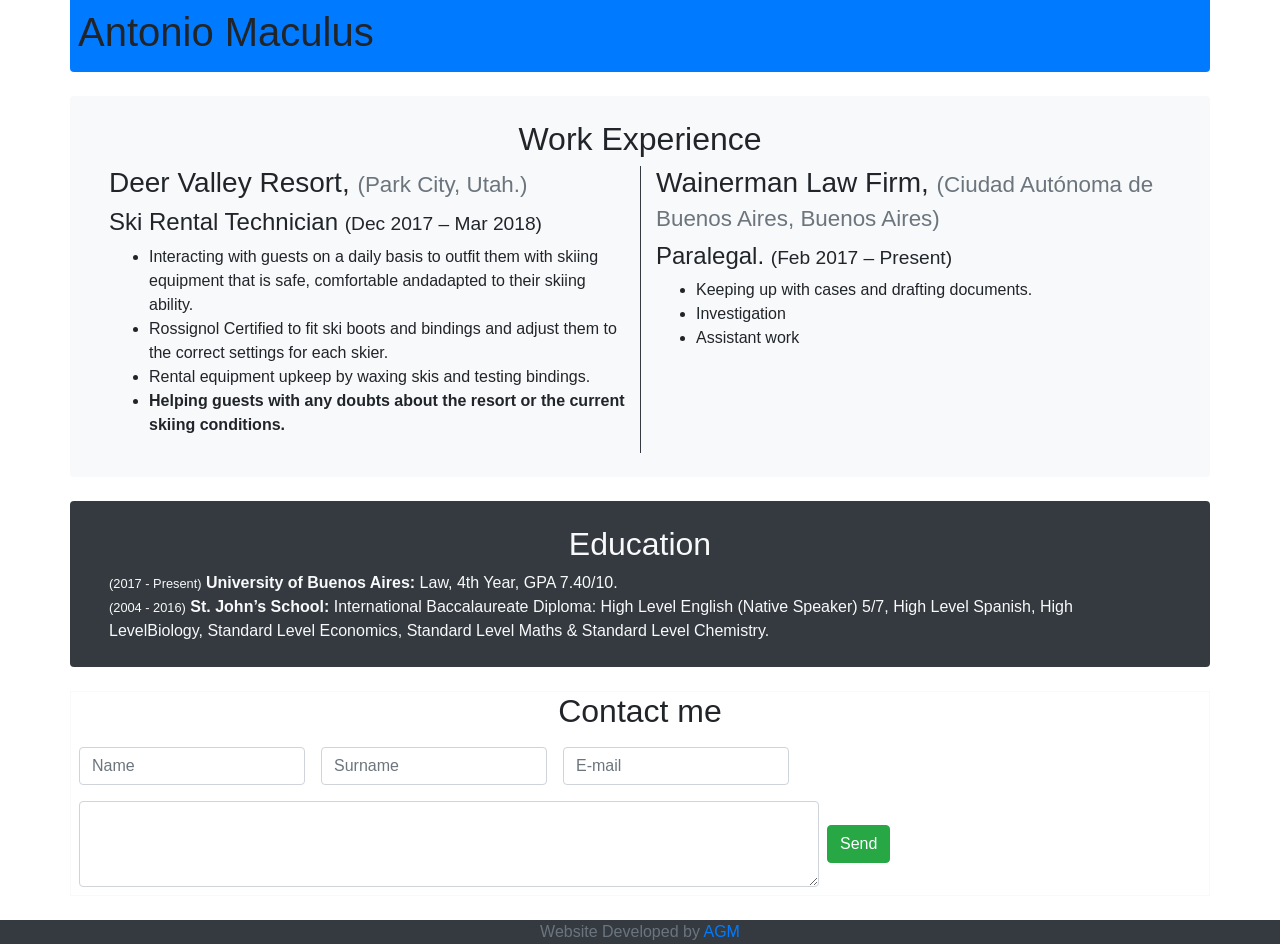
==== index.html @ 2df1180a "Cv de tono" ====
<!DOCTYPE html>
<html lang="es">
	<head>
		<meta charset="UTF-8" />
		<meta name="viewport" content="width=device-width, initial-scale=1.0" />
		<title>Antonio Maculus</title>
		<link rel="stylesheet" href="bootstrap/css/bootstrap.min.css" />
		<link rel="stylesheet" href="styles.css" />
	</head>
	<body>
		<div class="container">
			<div class="row">
				<header class="col-12 bg-primary p-2 rounded-bottom">
					<h1>Antonio Maculus</h1>
				</header>
			</div>
			<section id="work-experience" class="row mb-4 mt-4 bg-light p-4 rounded">
				<h2 class="col-12 text-lg-center">Work Experience</h2>
				<div class="col-6 bg-light">
					<div>
						<h3>
							Deer Valley Resort,
							<small class="text-muted">(Park City, Utah.)</small>
						</h3>
					</div>
					<h4>Ski Rental Technician <small>(Dec 2017 – Mar 2018)</small></h4>
					<ul>
						<li>
							Interacting with guests on a daily basis to outfit them with
							skiing equipment that is safe, comfortable andadapted to their
							skiing ability.
						</li>
						<li>
							Rossignol Certified to fit ski boots and bindings and adjust them
							to the correct settings for each skier.
						</li>
						<li>
							Rental equipment upkeep by waxing skis and testing bindings.
						</li>
						<li>
							<strong
								>Helping guests with any doubts about the resort or the current
								skiing conditions.
							</strong>
						</li>
					</ul>
				</div>
				<div
					class="col-6 bg-light border border-dark border-top-0 border-right-0 border-bottom-0"
				>
					<h3>
						Wainerman Law Firm,
						<small class="text-muted"
							>(Ciudad Autónoma de Buenos Aires, Buenos Aires)</small
						>
					</h3>
					<h4>Paralegal. <small>(Feb 2017 – Present)</small></h4>
					<ul>
						<li>Keeping up with cases and drafting documents.</li>
						<li>Investigation</li>
						<li>Assistant work</li>
					</ul>
				</div>
			</section>
			<section
				id="education"
				class="row mt-4 mb-4 bg-dark p-4 text-light rounded"
			>
				<h2 class="col-12 text-lg-center">Education</h2>
				<div class="col-12">
					<small> (2017 - Present)</small>
					<strong>University of Buenos Aires:</strong> Law, 4th Year, GPA
					7.40/10.
				</div>
				<div class="col-12">
					<small> (2004 - 2016)</small>
					<strong>St. John’s School:</strong> International Baccalaureate
					Diploma: High Level English (Native Speaker) 5/7, High Level Spanish,
					High LevelBiology, Standard Level Economics, Standard Level Maths &
					Standard Level Chemistry.
				</div>
			</section>

			<div id="contact-me" class="row mt-4 mb-4 border border-light">
				<h2 class="col-12 text-lg-center">Contact me</h2>
				<form class="form-inline">
					<div class="form-group m-2">
						<input type="text" class="form-control" placeholder="Name" />
					</div>
					<div class="form-group m-2">
						<input type="text" class="form-control" placeholder="Surname" />
					</div>
					<div class="form-group m-2">
						<input type="email" class="form-control" placeholder="E-mail" />
					</div>

					<div class="form-group m-2">
						<textarea
							class="form-control"
							id="texto-form"
							cols="74"
							rows="3"
						></textarea>
					</div>

					<input type="submit" class="btn btn-success" value="Send" />
				</form>
			</div>
		</div>
		<footer class="col-12 bg-dark text-lg-center text-muted mt-4">
			Website Developed by <a href="#">AGM</a>
		</footer>

		<script src="jquery/jquery-3.5.1.min.js"></script>
		<script src="bootstrap/js/bootstrap.min.js"></script>
	</body>
</html>
---- styles.css ----
@media (max-width: 770px) {
  #contact-me textarea {
    width: 50%;
  }
}
/*# sourceMappingURL=styles.css.map */
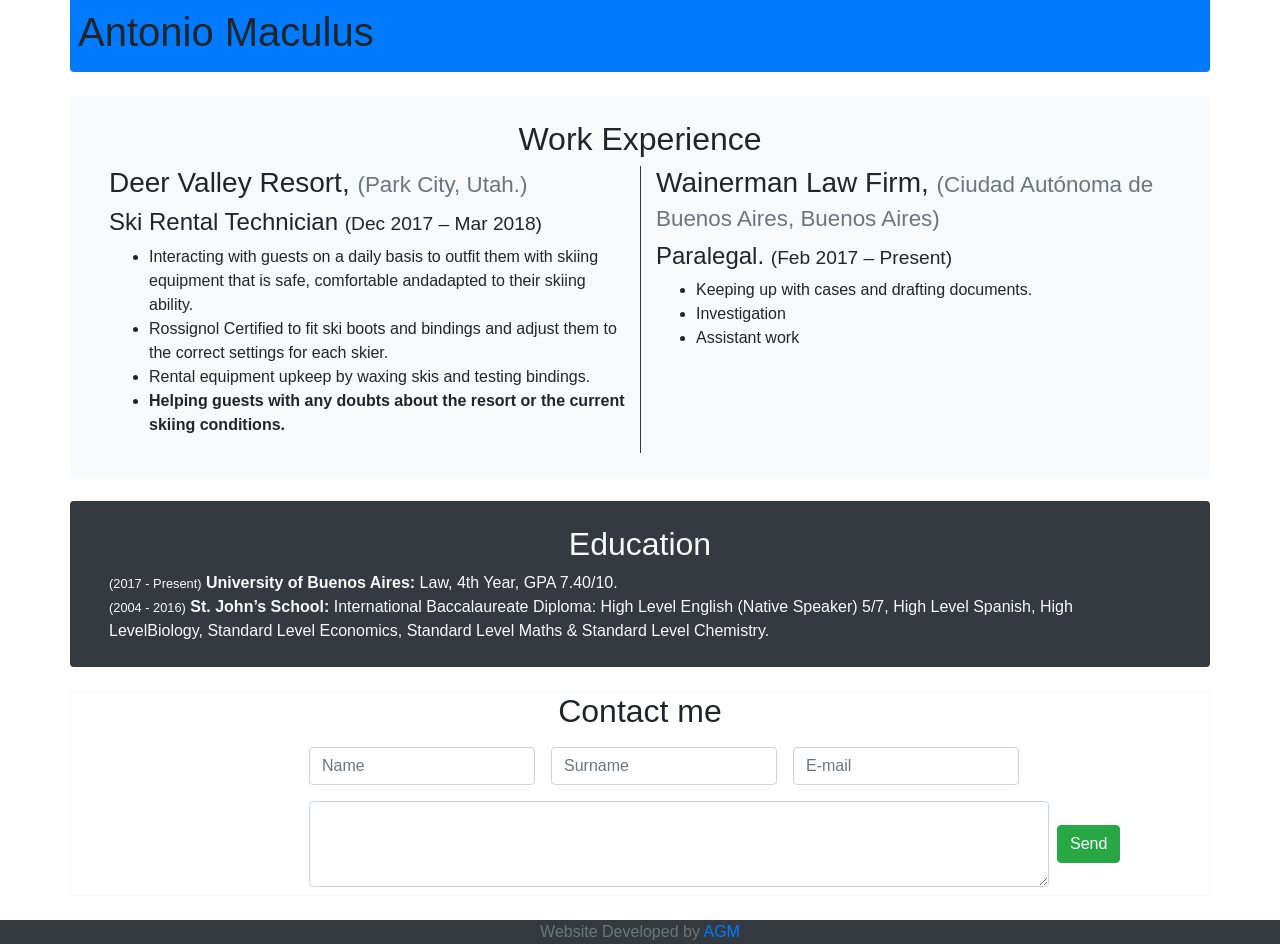
==== commit 34c37cb0: "form centrado" ====
--- a/index.html
+++ b/index.html
@@ -1,117 +1,107 @@
 <!DOCTYPE html>
 <html lang="es">
-	<head>
-		<meta charset="UTF-8" />
-		<meta name="viewport" content="width=device-width, initial-scale=1.0" />
-		<title>Antonio Maculus</title>
-		<link rel="stylesheet" href="bootstrap/css/bootstrap.min.css" />
-		<link rel="stylesheet" href="styles.css" />
-	</head>
-	<body>
-		<div class="container">
-			<div class="row">
-				<header class="col-12 bg-primary p-2 rounded-bottom">
-					<h1>Antonio Maculus</h1>
-				</header>
+
+<head>
+	<meta charset="UTF-8" />
+	<meta name="viewport" content="width=device-width, initial-scale=1.0" />
+	<title>Antonio Maculus</title>
+	<link rel="stylesheet" href="bootstrap/css/bootstrap.min.css" />
+	<link rel="stylesheet" href="styles.css" />
+</head>
+
+<body>
+	<div class="container">
+		<div class="row">
+			<header class="col-12 bg-primary p-2 rounded-bottom">
+				<h1>Antonio Maculus</h1>
+			</header>
+		</div>
+		<section id="work-experience" class="row mb-4 mt-4 bg-light p-4 rounded">
+			<h2 class="col-12 text-lg-center">Work Experience</h2>
+			<div class="col-6 bg-light">
+				<div>
+					<h3>
+						Deer Valley Resort,
+						<small class="text-muted">(Park City, Utah.)</small>
+					</h3>
+				</div>
+				<h4>Ski Rental Technician <small>(Dec 2017 – Mar 2018)</small></h4>
+				<ul>
+					<li>
+						Interacting with guests on a daily basis to outfit them with
+						skiing equipment that is safe, comfortable andadapted to their
+						skiing ability.
+					</li>
+					<li>
+						Rossignol Certified to fit ski boots and bindings and adjust them
+						to the correct settings for each skier.
+					</li>
+					<li>
+						Rental equipment upkeep by waxing skis and testing bindings.
+					</li>
+					<li>
+						<strong>Helping guests with any doubts about the resort or the current
+							skiing conditions.
+						</strong>
+					</li>
+				</ul>
 			</div>
-			<section id="work-experience" class="row mb-4 mt-4 bg-light p-4 rounded">
-				<h2 class="col-12 text-lg-center">Work Experience</h2>
-				<div class="col-6 bg-light">
-					<div>
-						<h3>
-							Deer Valley Resort,
-							<small class="text-muted">(Park City, Utah.)</small>
-						</h3>
-					</div>
-					<h4>Ski Rental Technician <small>(Dec 2017 – Mar 2018)</small></h4>
-					<ul>
-						<li>
-							Interacting with guests on a daily basis to outfit them with
-							skiing equipment that is safe, comfortable andadapted to their
-							skiing ability.
-						</li>
-						<li>
-							Rossignol Certified to fit ski boots and bindings and adjust them
-							to the correct settings for each skier.
-						</li>
-						<li>
-							Rental equipment upkeep by waxing skis and testing bindings.
-						</li>
-						<li>
-							<strong
-								>Helping guests with any doubts about the resort or the current
-								skiing conditions.
-							</strong>
-						</li>
-					</ul>
+			<div class="col-6 bg-light border border-dark border-top-0 border-right-0 border-bottom-0">
+				<h3>
+					Wainerman Law Firm,
+					<small class="text-muted">(Ciudad Autónoma de Buenos Aires, Buenos Aires)</small>
+				</h3>
+				<h4>Paralegal. <small>(Feb 2017 – Present)</small></h4>
+				<ul>
+					<li>Keeping up with cases and drafting documents.</li>
+					<li>Investigation</li>
+					<li>Assistant work</li>
+				</ul>
+			</div>
+		</section>
+		<section id="education" class="row mt-4 mb-4 bg-dark p-4 text-light rounded">
+			<h2 class="col-12 text-lg-center">Education</h2>
+			<div class="col-12">
+				<small> (2017 - Present)</small>
+				<strong>University of Buenos Aires:</strong> Law, 4th Year, GPA
+				7.40/10.
+			</div>
+			<div class="col-12">
+				<small> (2004 - 2016)</small>
+				<strong>St. John’s School:</strong> International Baccalaureate
+				Diploma: High Level English (Native Speaker) 5/7, High Level Spanish,
+				High LevelBiology, Standard Level Economics, Standard Level Maths &
+				Standard Level Chemistry.
+			</div>
+		</section>
+
+		<div id="contact-me" class="row mt-4 mb-4 border border-light">
+			<h2 class="col-12 text-lg-center">Contact me</h2>
+			<form class="form-inline">
+				<div class="form-group m-2">
+					<input type="text" class="form-control" placeholder="Name" />
 				</div>
-				<div
-					class="col-6 bg-light border border-dark border-top-0 border-right-0 border-bottom-0"
-				>
-					<h3>
-						Wainerman Law Firm,
-						<small class="text-muted"
-							>(Ciudad Autónoma de Buenos Aires, Buenos Aires)</small
-						>
-					</h3>
-					<h4>Paralegal. <small>(Feb 2017 – Present)</small></h4>
-					<ul>
-						<li>Keeping up with cases and drafting documents.</li>
-						<li>Investigation</li>
-						<li>Assistant work</li>
-					</ul>
+				<div class="form-group m-2">
+					<input type="text" class="form-control" placeholder="Surname" />
 				</div>
-			</section>
-			<section
-				id="education"
-				class="row mt-4 mb-4 bg-dark p-4 text-light rounded"
-			>
-				<h2 class="col-12 text-lg-center">Education</h2>
-				<div class="col-12">
-					<small> (2017 - Present)</small>
-					<strong>University of Buenos Aires:</strong> Law, 4th Year, GPA
-					7.40/10.
+				<div class="form-group m-2">
+					<input type="email" class="form-control" placeholder="E-mail" />
 				</div>
-				<div class="col-12">
-					<small> (2004 - 2016)</small>
-					<strong>St. John’s School:</strong> International Baccalaureate
-					Diploma: High Level English (Native Speaker) 5/7, High Level Spanish,
-					High LevelBiology, Standard Level Economics, Standard Level Maths &
-					Standard Level Chemistry.
+
+				<div class="form-group m-2">
+					<textarea class="form-control" id="texto-form" cols="74" rows="3"></textarea>
 				</div>
-			</section>
 
-			<div id="contact-me" class="row mt-4 mb-4 border border-light">
-				<h2 class="col-12 text-lg-center">Contact me</h2>
-				<form class="form-inline">
-					<div class="form-group m-2">
-						<input type="text" class="form-control" placeholder="Name" />
-					</div>
-					<div class="form-group m-2">
-						<input type="text" class="form-control" placeholder="Surname" />
-					</div>
-					<div class="form-group m-2">
-						<input type="email" class="form-control" placeholder="E-mail" />
-					</div>
+				<input type="submit" class="btn btn-success" value="Send" />
+			</form>
+		</div>
+	</div>
+	<footer class="col-12 bg-dark text-lg-center text-muted mt-4">
+		Website Developed by <a href="#">AGM</a>
+	</footer>
 
-					<div class="form-group m-2">
-						<textarea
-							class="form-control"
-							id="texto-form"
-							cols="74"
-							rows="3"
-						></textarea>
-					</div>
+	<script src="jquery/jquery-3.5.1.min.js"></script>
+	<script src="bootstrap/js/bootstrap.min.js"></script>
+</body>
 
-					<input type="submit" class="btn btn-success" value="Send" />
-				</form>
-			</div>
-		</div>
-		<footer class="col-12 bg-dark text-lg-center text-muted mt-4">
-			Website Developed by <a href="#">AGM</a>
-		</footer>
-
-		<script src="jquery/jquery-3.5.1.min.js"></script>
-		<script src="bootstrap/js/bootstrap.min.js"></script>
-	</body>
-</html>
+</html>
--- a/styles.css
+++ b/styles.css
@@ -1,3 +1,7 @@
+.form-inline {
+  margin-left: 230px;
+}
+
 @media (max-width: 770px) {
   #contact-me textarea {
     width: 50%;
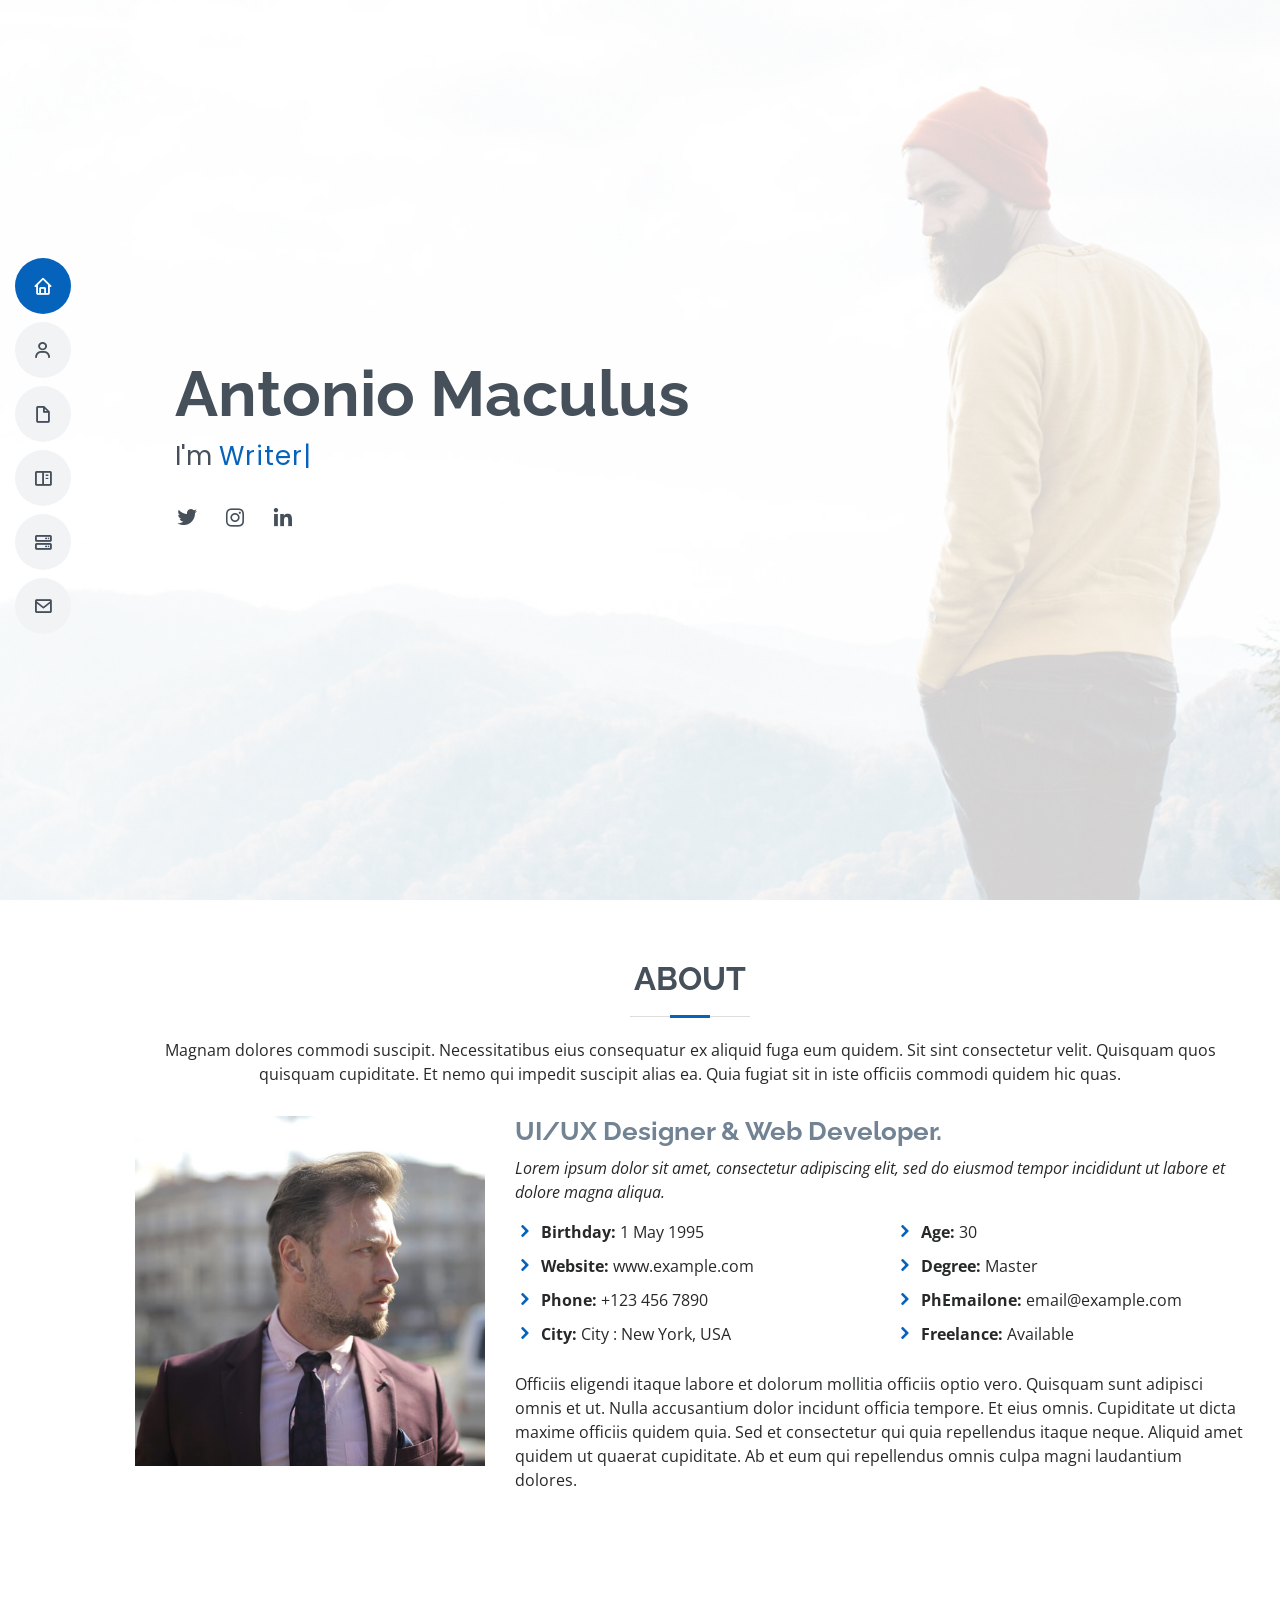
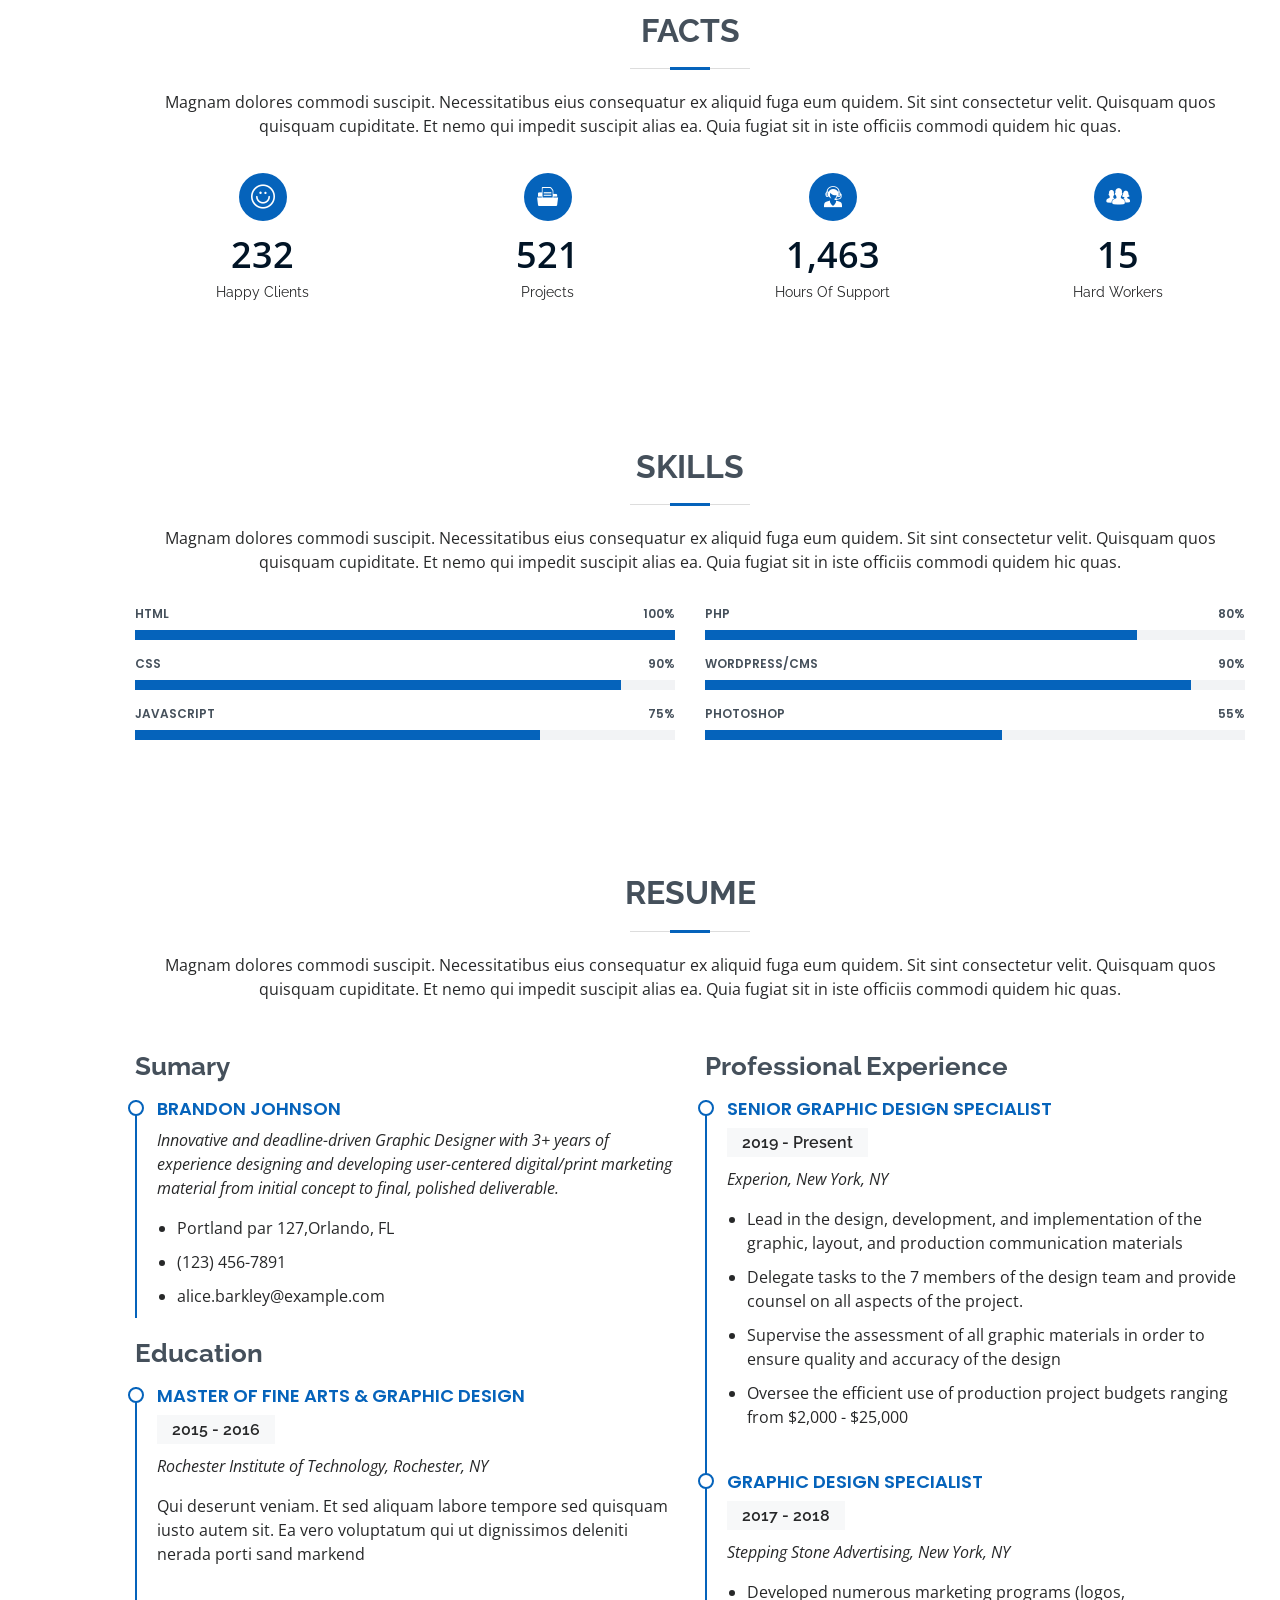
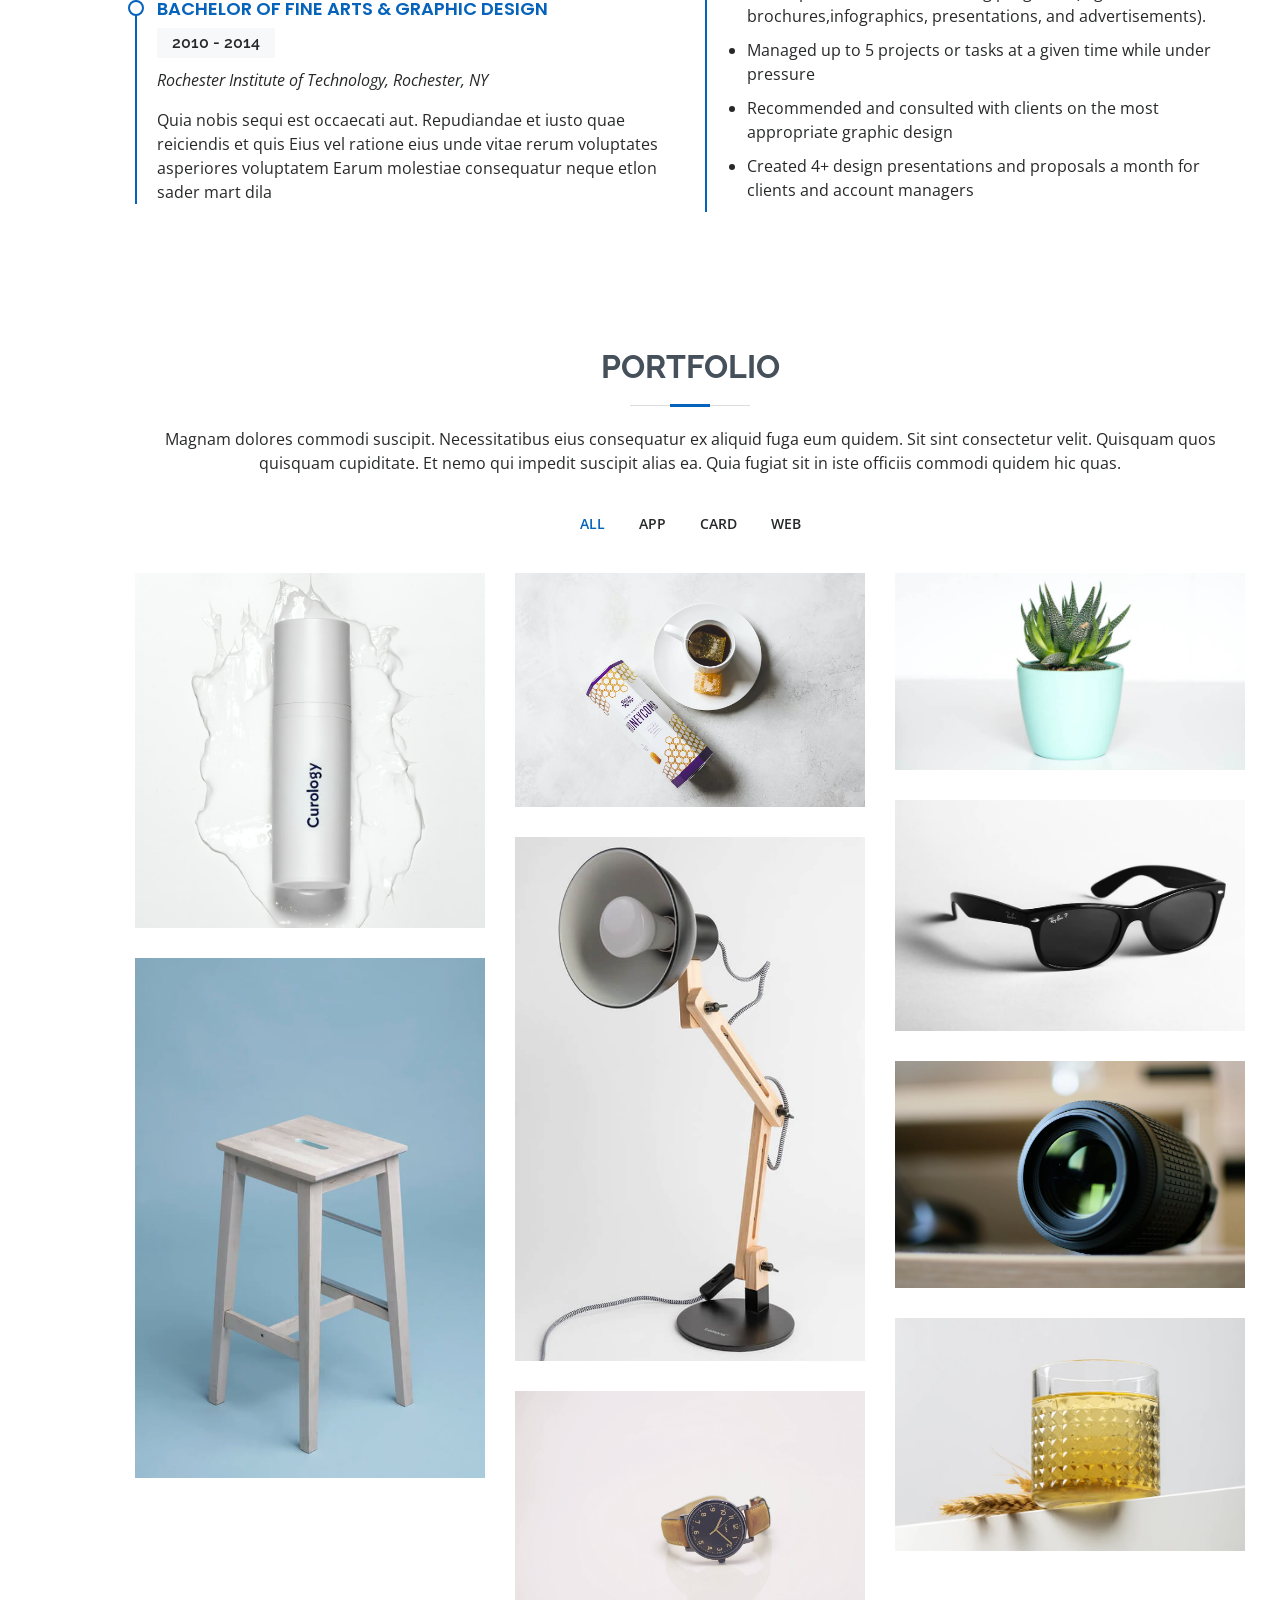
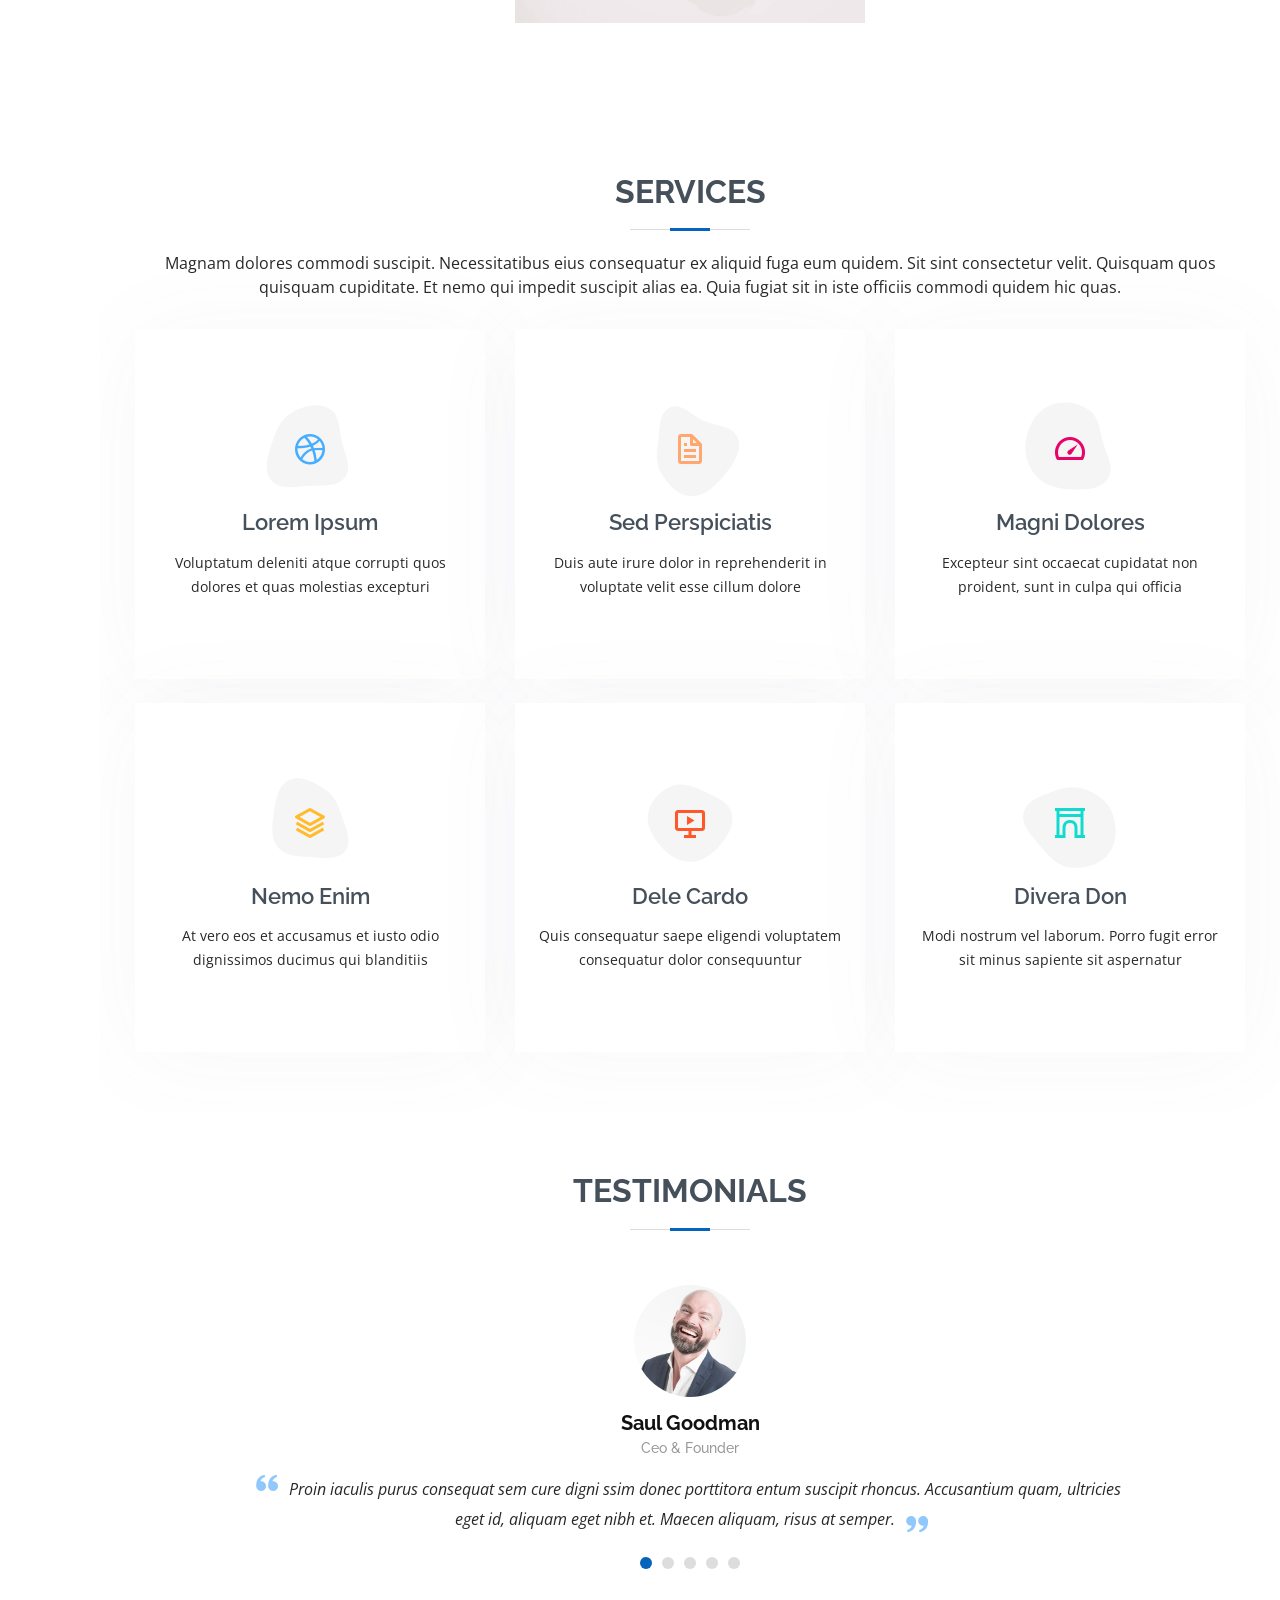
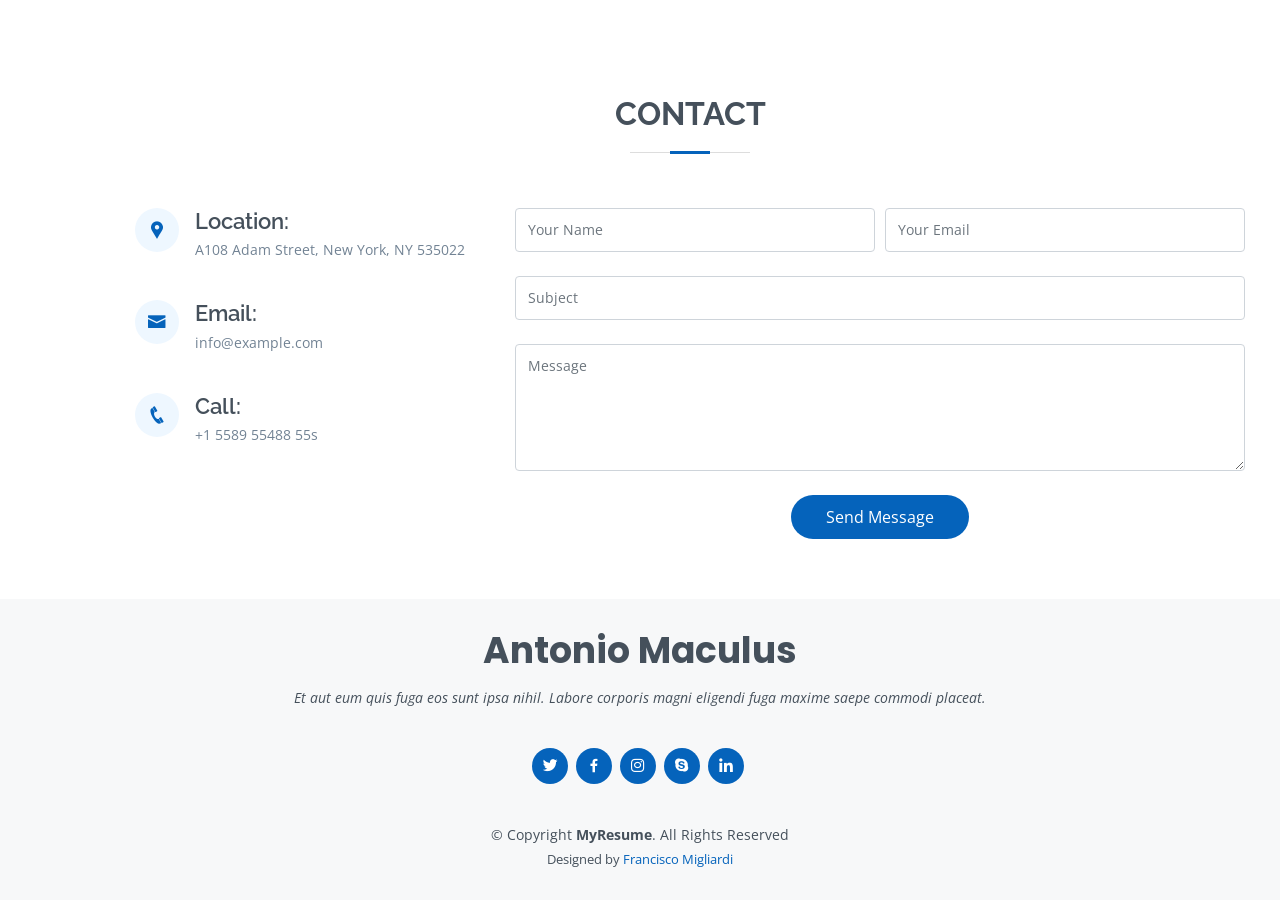
==== commit 6ee5253b: "template para la pagina" ====
--- a/index.html
+++ b/index.html
@@ -1,107 +1,732 @@
 <!DOCTYPE html>
-<html lang="es">
+<html lang="en">
 
 <head>
-	<meta charset="UTF-8" />
-	<meta name="viewport" content="width=device-width, initial-scale=1.0" />
-	<title>Antonio Maculus</title>
-	<link rel="stylesheet" href="bootstrap/css/bootstrap.min.css" />
-	<link rel="stylesheet" href="styles.css" />
+  <meta charset="utf-8">
+  <meta content="width=device-width, initial-scale=1.0" name="viewport">
+
+  <title>Antonio Maculus</title>
+  <meta content="" name="description">
+  <meta content="" name="keywords">
+
+  <!-- Favicons -->
+  <link href="assets/img/favicon.png" rel="icon">
+  <link href="assets/img/apple-touch-icon.png" rel="apple-touch-icon">
+
+  <!-- Google Fonts -->
+  <link href="https://fonts.googleapis.com/css?family=Open+Sans:300,300i,400,400i,600,600i,700,700i|Raleway:300,300i,400,400i,500,500i,600,600i,700,700i|Poppins:300,300i,400,400i,500,500i,600,600i,700,700i" rel="stylesheet">
+
+  <!-- Vendor CSS Files -->
+  <link href="assets/vendor/bootstrap/css/bootstrap.min.css" rel="stylesheet">
+  <link href="assets/vendor/icofont/icofont.min.css" rel="stylesheet">
+  <link href="assets/vendor/boxicons/css/boxicons.min.css" rel="stylesheet">
+  <link href="assets/vendor/venobox/venobox.css" rel="stylesheet">
+  <link href="assets/vendor/owl.carousel/assets/owl.carousel.min.css" rel="stylesheet">
+  <link href="assets/vendor/aos/aos.css" rel="stylesheet">
+
+  <!-- Template Main CSS File -->
+  <link href="assets/css/style.css" rel="stylesheet">
+
+  <!-- =======================================================
+  * Template Name: MyResume - v2.2.1
+  * Template URL: https://bootstrapmade.com/free-html-bootstrap-template-my-resume/
+  * Author: BootstrapMade.com
+  * License: https://bootstrapmade.com/license/
+  ======================================================== -->
 </head>
 
 <body>
-	<div class="container">
-		<div class="row">
-			<header class="col-12 bg-primary p-2 rounded-bottom">
-				<h1>Antonio Maculus</h1>
-			</header>
-		</div>
-		<section id="work-experience" class="row mb-4 mt-4 bg-light p-4 rounded">
-			<h2 class="col-12 text-lg-center">Work Experience</h2>
-			<div class="col-6 bg-light">
-				<div>
-					<h3>
-						Deer Valley Resort,
-						<small class="text-muted">(Park City, Utah.)</small>
-					</h3>
-				</div>
-				<h4>Ski Rental Technician <small>(Dec 2017 – Mar 2018)</small></h4>
-				<ul>
-					<li>
-						Interacting with guests on a daily basis to outfit them with
-						skiing equipment that is safe, comfortable andadapted to their
-						skiing ability.
-					</li>
-					<li>
-						Rossignol Certified to fit ski boots and bindings and adjust them
-						to the correct settings for each skier.
-					</li>
-					<li>
-						Rental equipment upkeep by waxing skis and testing bindings.
-					</li>
-					<li>
-						<strong>Helping guests with any doubts about the resort or the current
-							skiing conditions.
-						</strong>
-					</li>
-				</ul>
-			</div>
-			<div class="col-6 bg-light border border-dark border-top-0 border-right-0 border-bottom-0">
-				<h3>
-					Wainerman Law Firm,
-					<small class="text-muted">(Ciudad Autónoma de Buenos Aires, Buenos Aires)</small>
-				</h3>
-				<h4>Paralegal. <small>(Feb 2017 – Present)</small></h4>
-				<ul>
-					<li>Keeping up with cases and drafting documents.</li>
-					<li>Investigation</li>
-					<li>Assistant work</li>
-				</ul>
-			</div>
-		</section>
-		<section id="education" class="row mt-4 mb-4 bg-dark p-4 text-light rounded">
-			<h2 class="col-12 text-lg-center">Education</h2>
-			<div class="col-12">
-				<small> (2017 - Present)</small>
-				<strong>University of Buenos Aires:</strong> Law, 4th Year, GPA
-				7.40/10.
-			</div>
-			<div class="col-12">
-				<small> (2004 - 2016)</small>
-				<strong>St. John’s School:</strong> International Baccalaureate
-				Diploma: High Level English (Native Speaker) 5/7, High Level Spanish,
-				High LevelBiology, Standard Level Economics, Standard Level Maths &
-				Standard Level Chemistry.
-			</div>
-		</section>
-
-		<div id="contact-me" class="row mt-4 mb-4 border border-light">
-			<h2 class="col-12 text-lg-center">Contact me</h2>
-			<form class="form-inline">
-				<div class="form-group m-2">
-					<input type="text" class="form-control" placeholder="Name" />
-				</div>
-				<div class="form-group m-2">
-					<input type="text" class="form-control" placeholder="Surname" />
-				</div>
-				<div class="form-group m-2">
-					<input type="email" class="form-control" placeholder="E-mail" />
-				</div>
-
-				<div class="form-group m-2">
-					<textarea class="form-control" id="texto-form" cols="74" rows="3"></textarea>
-				</div>
-
-				<input type="submit" class="btn btn-success" value="Send" />
-			</form>
-		</div>
-	</div>
-	<footer class="col-12 bg-dark text-lg-center text-muted mt-4">
-		Website Developed by <a href="#">AGM</a>
-	</footer>
-
-	<script src="jquery/jquery-3.5.1.min.js"></script>
-	<script src="bootstrap/js/bootstrap.min.js"></script>
+
+  <!-- ======= Mobile nav toggle button ======= -->
+  <button type="button" class="mobile-nav-toggle d-xl-none"><i class="icofont-navigation-menu"></i></button>
+
+  <!-- ======= Header ======= -->
+  <header id="header" class="d-flex flex-column justify-content-center">
+
+    <nav class="nav-menu">
+      <ul>
+        <li class="active"><a href="#hero"><i class="bx bx-home"></i> <span>Home</span></a></li>
+        <li><a href="#about"><i class="bx bx-user"></i> <span>About</span></a></li>
+        <li><a href="#resume"><i class="bx bx-file-blank"></i> <span>Resume</span></a></li>
+        <li><a href="#portfolio"><i class="bx bx-book-content"></i> <span>Portfolio</span></a></li>
+        <li><a href="#services"><i class="bx bx-server"></i> <span>Services</span></a></li>
+        <li><a href="#contact"><i class="bx bx-envelope"></i> <span>Contact</span></a></li>
+      </ul>
+    </nav><!-- .nav-menu -->
+
+  </header><!-- End Header -->
+
+  <!-- ======= Hero Section ======= -->
+  <section id="hero" class="d-flex flex-column justify-content-center">
+    <div class="container" data-aos="zoom-in" data-aos-delay="100">
+      <h1>Antonio Maculus</h1>
+      <p>I'm <span class="typed" data-typed-items="Writer, Freelancer, Photographer"></span></p>
+      <div class="social-links">
+        <a href="#" class="twitter"><i class="bx bxl-twitter"></i></a>
+        <a href="#" class="instagram"><i class="bx bxl-instagram"></i></a>
+        <a href="#" class="linkedin"><i class="bx bxl-linkedin"></i></a>
+      </div>
+    </div>
+  </section><!-- End Hero -->
+
+  <main id="main">
+
+    <!-- ======= About Section ======= -->
+    <section id="about" class="about">
+      <div class="container" data-aos="fade-up">
+
+        <div class="section-title">
+          <h2>About</h2>
+          <p>Magnam dolores commodi suscipit. Necessitatibus eius consequatur ex aliquid fuga eum quidem. Sit sint consectetur velit. Quisquam quos quisquam cupiditate. Et nemo qui impedit suscipit alias ea. Quia fugiat sit in iste officiis commodi quidem hic quas.</p>
+        </div>
+
+        <div class="row">
+          <div class="col-lg-4">
+            <img src="assets/img/profile-img.jpg" class="img-fluid" alt="">
+          </div>
+          <div class="col-lg-8 pt-4 pt-lg-0 content">
+            <h3>UI/UX Designer &amp; Web Developer.</h3>
+            <p class="font-italic">
+              Lorem ipsum dolor sit amet, consectetur adipiscing elit, sed do eiusmod tempor incididunt ut labore et dolore
+              magna aliqua.
+            </p>
+            <div class="row">
+              <div class="col-lg-6">
+                <ul>
+                  <li><i class="icofont-rounded-right"></i> <strong>Birthday:</strong> 1 May 1995</li>
+                  <li><i class="icofont-rounded-right"></i> <strong>Website:</strong> www.example.com</li>
+                  <li><i class="icofont-rounded-right"></i> <strong>Phone:</strong> +123 456 7890</li>
+                  <li><i class="icofont-rounded-right"></i> <strong>City:</strong> City : New York, USA</li>
+                </ul>
+              </div>
+              <div class="col-lg-6">
+                <ul>
+                  <li><i class="icofont-rounded-right"></i> <strong>Age:</strong> 30</li>
+                  <li><i class="icofont-rounded-right"></i> <strong>Degree:</strong> Master</li>
+                  <li><i class="icofont-rounded-right"></i> <strong>PhEmailone:</strong> email@example.com</li>
+                  <li><i class="icofont-rounded-right"></i> <strong>Freelance:</strong> Available</li>
+                </ul>
+              </div>
+            </div>
+            <p>
+              Officiis eligendi itaque labore et dolorum mollitia officiis optio vero. Quisquam sunt adipisci omnis et ut. Nulla accusantium dolor incidunt officia tempore. Et eius omnis.
+              Cupiditate ut dicta maxime officiis quidem quia. Sed et consectetur qui quia repellendus itaque neque. Aliquid amet quidem ut quaerat cupiditate. Ab et eum qui repellendus omnis culpa magni laudantium dolores.
+            </p>
+          </div>
+        </div>
+
+      </div>
+    </section><!-- End About Section -->
+
+    <!-- ======= Facts Section ======= -->
+    <section id="facts" class="facts">
+      <div class="container" data-aos="fade-up">
+
+        <div class="section-title">
+          <h2>Facts</h2>
+          <p>Magnam dolores commodi suscipit. Necessitatibus eius consequatur ex aliquid fuga eum quidem. Sit sint consectetur velit. Quisquam quos quisquam cupiditate. Et nemo qui impedit suscipit alias ea. Quia fugiat sit in iste officiis commodi quidem hic quas.</p>
+        </div>
+
+        <div class="row">
+
+          <div class="col-lg-3 col-md-6">
+            <div class="count-box">
+              <i class="icofont-simple-smile"></i>
+              <span data-toggle="counter-up">232</span>
+              <p>Happy Clients</p>
+            </div>
+          </div>
+
+          <div class="col-lg-3 col-md-6 mt-5 mt-md-0">
+            <div class="count-box">
+              <i class="icofont-document-folder"></i>
+              <span data-toggle="counter-up">521</span>
+              <p>Projects</p>
+            </div>
+          </div>
+
+          <div class="col-lg-3 col-md-6 mt-5 mt-lg-0">
+            <div class="count-box">
+              <i class="icofont-live-support"></i>
+              <span data-toggle="counter-up">1,463</span>
+              <p>Hours Of Support</p>
+            </div>
+          </div>
+
+          <div class="col-lg-3 col-md-6 mt-5 mt-lg-0">
+            <div class="count-box">
+              <i class="icofont-users-alt-5"></i>
+              <span data-toggle="counter-up">15</span>
+              <p>Hard Workers</p>
+            </div>
+          </div>
+
+        </div>
+
+      </div>
+    </section><!-- End Facts Section -->
+
+    <!-- ======= Skills Section ======= -->
+    <section id="skills" class="skills section-bg">
+      <div class="container" data-aos="fade-up">
+
+        <div class="section-title">
+          <h2>Skills</h2>
+          <p>Magnam dolores commodi suscipit. Necessitatibus eius consequatur ex aliquid fuga eum quidem. Sit sint consectetur velit. Quisquam quos quisquam cupiditate. Et nemo qui impedit suscipit alias ea. Quia fugiat sit in iste officiis commodi quidem hic quas.</p>
+        </div>
+
+        <div class="row skills-content">
+
+          <div class="col-lg-6">
+
+            <div class="progress">
+              <span class="skill">HTML <i class="val">100%</i></span>
+              <div class="progress-bar-wrap">
+                <div class="progress-bar" role="progressbar" aria-valuenow="100" aria-valuemin="0" aria-valuemax="100"></div>
+              </div>
+            </div>
+
+            <div class="progress">
+              <span class="skill">CSS <i class="val">90%</i></span>
+              <div class="progress-bar-wrap">
+                <div class="progress-bar" role="progressbar" aria-valuenow="90" aria-valuemin="0" aria-valuemax="100"></div>
+              </div>
+            </div>
+
+            <div class="progress">
+              <span class="skill">JavaScript <i class="val">75%</i></span>
+              <div class="progress-bar-wrap">
+                <div class="progress-bar" role="progressbar" aria-valuenow="75" aria-valuemin="0" aria-valuemax="100"></div>
+              </div>
+            </div>
+
+          </div>
+
+          <div class="col-lg-6">
+
+            <div class="progress">
+              <span class="skill">PHP <i class="val">80%</i></span>
+              <div class="progress-bar-wrap">
+                <div class="progress-bar" role="progressbar" aria-valuenow="80" aria-valuemin="0" aria-valuemax="100"></div>
+              </div>
+            </div>
+
+            <div class="progress">
+              <span class="skill">WordPress/CMS <i class="val">90%</i></span>
+              <div class="progress-bar-wrap">
+                <div class="progress-bar" role="progressbar" aria-valuenow="90" aria-valuemin="0" aria-valuemax="100"></div>
+              </div>
+            </div>
+
+            <div class="progress">
+              <span class="skill">Photoshop <i class="val">55%</i></span>
+              <div class="progress-bar-wrap">
+                <div class="progress-bar" role="progressbar" aria-valuenow="55" aria-valuemin="0" aria-valuemax="100"></div>
+              </div>
+            </div>
+
+          </div>
+
+        </div>
+
+      </div>
+    </section><!-- End Skills Section -->
+
+    <!-- ======= Resume Section ======= -->
+    <section id="resume" class="resume">
+      <div class="container" data-aos="fade-up">
+
+        <div class="section-title">
+          <h2>Resume</h2>
+          <p>Magnam dolores commodi suscipit. Necessitatibus eius consequatur ex aliquid fuga eum quidem. Sit sint consectetur velit. Quisquam quos quisquam cupiditate. Et nemo qui impedit suscipit alias ea. Quia fugiat sit in iste officiis commodi quidem hic quas.</p>
+        </div>
+
+        <div class="row">
+          <div class="col-lg-6">
+            <h3 class="resume-title">Sumary</h3>
+            <div class="resume-item pb-0">
+              <h4>Brandon Johnson</h4>
+              <p><em>Innovative and deadline-driven Graphic Designer with 3+ years of experience designing and developing user-centered digital/print marketing material from initial concept to final, polished deliverable.</em></p>
+              <ul>
+                <li>Portland par 127,Orlando, FL</li>
+                <li>(123) 456-7891</li>
+                <li>alice.barkley@example.com</li>
+              </ul>
+            </div>
+
+            <h3 class="resume-title">Education</h3>
+            <div class="resume-item">
+              <h4>Master of Fine Arts &amp; Graphic Design</h4>
+              <h5>2015 - 2016</h5>
+              <p><em>Rochester Institute of Technology, Rochester, NY</em></p>
+              <p>Qui deserunt veniam. Et sed aliquam labore tempore sed quisquam iusto autem sit. Ea vero voluptatum qui ut dignissimos deleniti nerada porti sand markend</p>
+            </div>
+            <div class="resume-item">
+              <h4>Bachelor of Fine Arts &amp; Graphic Design</h4>
+              <h5>2010 - 2014</h5>
+              <p><em>Rochester Institute of Technology, Rochester, NY</em></p>
+              <p>Quia nobis sequi est occaecati aut. Repudiandae et iusto quae reiciendis et quis Eius vel ratione eius unde vitae rerum voluptates asperiores voluptatem Earum molestiae consequatur neque etlon sader mart dila</p>
+            </div>
+          </div>
+          <div class="col-lg-6">
+            <h3 class="resume-title">Professional Experience</h3>
+            <div class="resume-item">
+              <h4>Senior graphic design specialist</h4>
+              <h5>2019 - Present</h5>
+              <p><em>Experion, New York, NY </em></p>
+              <ul>
+                <li>Lead in the design, development, and implementation of the graphic, layout, and production communication materials</li>
+                <li>Delegate tasks to the 7 members of the design team and provide counsel on all aspects of the project. </li>
+                <li>Supervise the assessment of all graphic materials in order to ensure quality and accuracy of the design</li>
+                <li>Oversee the efficient use of production project budgets ranging from $2,000 - $25,000</li>
+              </ul>
+            </div>
+            <div class="resume-item">
+              <h4>Graphic design specialist</h4>
+              <h5>2017 - 2018</h5>
+              <p><em>Stepping Stone Advertising, New York, NY</em></p>
+              <ul>
+                <li>Developed numerous marketing programs (logos, brochures,infographics, presentations, and advertisements).</li>
+                <li>Managed up to 5 projects or tasks at a given time while under pressure</li>
+                <li>Recommended and consulted with clients on the most appropriate graphic design</li>
+                <li>Created 4+ design presentations and proposals a month for clients and account managers</li>
+              </ul>
+            </div>
+          </div>
+        </div>
+
+      </div>
+    </section><!-- End Resume Section -->
+
+    <!-- ======= Portfolio Section ======= -->
+    <section id="portfolio" class="portfolio section-bg">
+      <div class="container" data-aos="fade-up">
+
+        <div class="section-title">
+          <h2>Portfolio</h2>
+          <p>Magnam dolores commodi suscipit. Necessitatibus eius consequatur ex aliquid fuga eum quidem. Sit sint consectetur velit. Quisquam quos quisquam cupiditate. Et nemo qui impedit suscipit alias ea. Quia fugiat sit in iste officiis commodi quidem hic quas.</p>
+        </div>
+
+        <div class="row">
+          <div class="col-lg-12 d-flex justify-content-center" data-aos="fade-up" data-aos-delay="100">
+            <ul id="portfolio-flters">
+              <li data-filter="*" class="filter-active">All</li>
+              <li data-filter=".filter-app">App</li>
+              <li data-filter=".filter-card">Card</li>
+              <li data-filter=".filter-web">Web</li>
+            </ul>
+          </div>
+        </div>
+
+        <div class="row portfolio-container" data-aos="fade-up" data-aos-delay="200">
+
+          <div class="col-lg-4 col-md-6 portfolio-item filter-app">
+            <div class="portfolio-wrap">
+              <img src="assets/img/portfolio/portfolio-1.jpg" class="img-fluid" alt="">
+              <div class="portfolio-info">
+                <h4>App 1</h4>
+                <p>App</p>
+                <div class="portfolio-links">
+                  <a href="assets/img/portfolio/portfolio-1.jpg" data-gall="portfolioGallery" class="venobox" title="App 1"><i class="bx bx-plus"></i></a>
+                  <a href="portfolio-details.html" data-gall="portfolioDetailsGallery" data-vbtype="iframe" class="venobox" title="Portfolio Details"><i class="bx bx-link"></i></a>
+                </div>
+              </div>
+            </div>
+          </div>
+
+          <div class="col-lg-4 col-md-6 portfolio-item filter-web">
+            <div class="portfolio-wrap">
+              <img src="assets/img/portfolio/portfolio-2.jpg" class="img-fluid" alt="">
+              <div class="portfolio-info">
+                <h4>Web 3</h4>
+                <p>Web</p>
+                <div class="portfolio-links">
+                  <a href="assets/img/portfolio/portfolio-2.jpg" data-gall="portfolioGallery" class="venobox" title="Web 3"><i class="bx bx-plus"></i></a>
+                  <a href="portfolio-details.html" data-gall="portfolioDetailsGallery" data-vbtype="iframe" class="venobox" title="Portfolio Details"><i class="bx bx-link"></i></a>
+                </div>
+              </div>
+            </div>
+          </div>
+
+          <div class="col-lg-4 col-md-6 portfolio-item filter-app">
+            <div class="portfolio-wrap">
+              <img src="assets/img/portfolio/portfolio-3.jpg" class="img-fluid" alt="">
+              <div class="portfolio-info">
+                <h4>App 2</h4>
+                <p>App</p>
+                <div class="portfolio-links">
+                  <a href="assets/img/portfolio/portfolio-3.jpg" data-gall="portfolioGallery" class="venobox" title="App 2"><i class="bx bx-plus"></i></a>
+                  <a href="portfolio-details.html" data-gall="portfolioDetailsGallery" data-vbtype="iframe" class="venobox" title="Portfolio Details"><i class="bx bx-link"></i></a>
+                </div>
+              </div>
+            </div>
+          </div>
+
+          <div class="col-lg-4 col-md-6 portfolio-item filter-card">
+            <div class="portfolio-wrap">
+              <img src="assets/img/portfolio/portfolio-4.jpg" class="img-fluid" alt="">
+              <div class="portfolio-info">
+                <h4>Card 2</h4>
+                <p>Card</p>
+                <div class="portfolio-links">
+                  <a href="assets/img/portfolio/portfolio-4.jpg" data-gall="portfolioGallery" class="venobox" title="Card 2"><i class="bx bx-plus"></i></a>
+                  <a href="portfolio-details.html" data-gall="portfolioDetailsGallery" data-vbtype="iframe" class="venobox" title="Portfolio Details"><i class="bx bx-link"></i></a>
+                </div>
+              </div>
+            </div>
+          </div>
+
+          <div class="col-lg-4 col-md-6 portfolio-item filter-web">
+            <div class="portfolio-wrap">
+              <img src="assets/img/portfolio/portfolio-5.jpg" class="img-fluid" alt="">
+              <div class="portfolio-info">
+                <h4>Web 2</h4>
+                <p>Web</p>
+                <div class="portfolio-links">
+                  <a href="assets/img/portfolio/portfolio-5.jpg" data-gall="portfolioGallery" class="venobox" title="Web 2"><i class="bx bx-plus"></i></a>
+                  <a href="portfolio-details.html" data-gall="portfolioDetailsGallery" data-vbtype="iframe" class="venobox" title="Portfolio Details"><i class="bx bx-link"></i></a>
+                </div>
+              </div>
+            </div>
+          </div>
+
+          <div class="col-lg-4 col-md-6 portfolio-item filter-app">
+            <div class="portfolio-wrap">
+              <img src="assets/img/portfolio/portfolio-6.jpg" class="img-fluid" alt="">
+              <div class="portfolio-info">
+                <h4>App 3</h4>
+                <p>App</p>
+                <div class="portfolio-links">
+                  <a href="assets/img/portfolio/portfolio-6.jpg" data-gall="portfolioGallery" class="venobox" title="App 3"><i class="bx bx-plus"></i></a>
+                  <a href="portfolio-details.html" data-gall="portfolioDetailsGallery" data-vbtype="iframe" class="venobox" title="Portfolio Details"><i class="bx bx-link"></i></a>
+                </div>
+              </div>
+            </div>
+          </div>
+
+          <div class="col-lg-4 col-md-6 portfolio-item filter-card">
+            <div class="portfolio-wrap">
+              <img src="assets/img/portfolio/portfolio-7.jpg" class="img-fluid" alt="">
+              <div class="portfolio-info">
+                <h4>Card 1</h4>
+                <p>Card</p>
+                <div class="portfolio-links">
+                  <a href="assets/img/portfolio/portfolio-7.jpg" data-gall="portfolioGallery" class="venobox" title="Card 1"><i class="bx bx-plus"></i></a>
+                  <a href="portfolio-details.html" data-gall="portfolioDetailsGallery" data-vbtype="iframe" class="venobox" title="Portfolio Details"><i class="bx bx-link"></i></a>
+                </div>
+              </div>
+            </div>
+          </div>
+
+          <div class="col-lg-4 col-md-6 portfolio-item filter-card">
+            <div class="portfolio-wrap">
+              <img src="assets/img/portfolio/portfolio-8.jpg" class="img-fluid" alt="">
+              <div class="portfolio-info">
+                <h4>Card 3</h4>
+                <p>Card</p>
+                <div class="portfolio-links">
+                  <a href="assets/img/portfolio/portfolio-8.jpg" data-gall="portfolioGallery" class="venobox" title="Card 3"><i class="bx bx-plus"></i></a>
+                  <a href="portfolio-details.html" data-gall="portfolioDetailsGallery" data-vbtype="iframe" class="venobox" title="Portfolio Details"><i class="bx bx-link"></i></a>
+                </div>
+              </div>
+            </div>
+          </div>
+
+          <div class="col-lg-4 col-md-6 portfolio-item filter-web">
+            <div class="portfolio-wrap">
+              <img src="assets/img/portfolio/portfolio-9.jpg" class="img-fluid" alt="">
+              <div class="portfolio-info">
+                <h4>Web 3</h4>
+                <p>Web</p>
+                <div class="portfolio-links">
+                  <a href="assets/img/portfolio/portfolio-9.jpg" data-gall="portfolioGallery" class="venobox" title="Web 3"><i class="bx bx-plus"></i></a>
+                  <a href="portfolio-details.html" data-gall="portfolioDetailsGallery" data-vbtype="iframe" class="venobox" title="Portfolio Details"><i class="bx bx-link"></i></a>
+                </div>
+              </div>
+            </div>
+          </div>
+
+        </div>
+
+      </div>
+    </section><!-- End Portfolio Section -->
+
+    <!-- ======= Services Section ======= -->
+    <section id="services" class="services">
+      <div class="container" data-aos="fade-up">
+
+        <div class="section-title">
+          <h2>Services</h2>
+          <p>Magnam dolores commodi suscipit. Necessitatibus eius consequatur ex aliquid fuga eum quidem. Sit sint consectetur velit. Quisquam quos quisquam cupiditate. Et nemo qui impedit suscipit alias ea. Quia fugiat sit in iste officiis commodi quidem hic quas.</p>
+        </div>
+
+        <div class="row">
+
+          <div class="col-lg-4 col-md-6 d-flex align-items-stretch" data-aos="zoom-in" data-aos-delay="100">
+            <div class="icon-box iconbox-blue">
+              <div class="icon">
+                <svg width="100" height="100" viewBox="0 0 600 600" xmlns="http://www.w3.org/2000/svg">
+                  <path stroke="none" stroke-width="0" fill="#f5f5f5" d="M300,521.0016835830174C376.1290562159157,517.8887921683347,466.0731472004068,529.7835943286574,510.70327084640275,468.03025145048787C554.3714126377745,407.6079735673963,508.03601936045806,328.9844924480964,491.2728898941984,256.3432110539036C474.5976632858925,184.082847569629,479.9380746630129,96.60480741107993,416.23090153303,58.64404602377083C348.86323505073057,18.502131276798302,261.93793281208167,40.57373210992963,193.5410806939664,78.93577620505333C130.42746243093433,114.334589627462,98.30271207620316,179.96522072025542,76.75703585869454,249.04625023123273C51.97151888228291,328.5150500222984,13.704378332031375,421.85034740162234,66.52175969318436,486.19268352777647C119.04800174914682,550.1803526380478,217.28368757567262,524.383925680826,300,521.0016835830174"></path>
+                </svg>
+                <i class="bx bxl-dribbble"></i>
+              </div>
+              <h4><a href="">Lorem Ipsum</a></h4>
+              <p>Voluptatum deleniti atque corrupti quos dolores et quas molestias excepturi</p>
+            </div>
+          </div>
+
+          <div class="col-lg-4 col-md-6 d-flex align-items-stretch mt-4 mt-md-0" data-aos="zoom-in" data-aos-delay="200">
+            <div class="icon-box iconbox-orange ">
+              <div class="icon">
+                <svg width="100" height="100" viewBox="0 0 600 600" xmlns="http://www.w3.org/2000/svg">
+                  <path stroke="none" stroke-width="0" fill="#f5f5f5" d="M300,582.0697525312426C382.5290701553225,586.8405444964366,449.9789794690241,525.3245884688669,502.5850820975895,461.55621195738473C556.606425686781,396.0723002908107,615.8543463187945,314.28637112970534,586.6730223649479,234.56875336149918C558.9533121215079,158.8439757836574,454.9685369536778,164.00468322053177,381.49747125262974,130.76875717737553C312.15926192815925,99.40240125094834,248.97055460311594,18.661163978235184,179.8680185752513,50.54337015887873C110.5421016452524,82.52863877960104,119.82277516462835,180.83849132639028,109.12597500060166,256.43424936330496C100.08760227029461,320.3096726198365,92.17705696193138,384.0621239912766,124.79988738764834,439.7174275375508C164.83382741302287,508.01625554203684,220.96474134820875,577.5009287672846,300,582.0697525312426"></path>
+                </svg>
+                <i class="bx bx-file"></i>
+              </div>
+              <h4><a href="">Sed Perspiciatis</a></h4>
+              <p>Duis aute irure dolor in reprehenderit in voluptate velit esse cillum dolore</p>
+            </div>
+          </div>
+
+          <div class="col-lg-4 col-md-6 d-flex align-items-stretch mt-4 mt-lg-0" data-aos="zoom-in" data-aos-delay="300">
+            <div class="icon-box iconbox-pink">
+              <div class="icon">
+                <svg width="100" height="100" viewBox="0 0 600 600" xmlns="http://www.w3.org/2000/svg">
+                  <path stroke="none" stroke-width="0" fill="#f5f5f5" d="M300,541.5067337569781C382.14930387511276,545.0595476570109,479.8736841581634,548.3450877840088,526.4010558755058,480.5488172755941C571.5218469581645,414.80211281144784,517.5187510058486,332.0715597781072,496.52539010469104,255.14436215662573C477.37192572678356,184.95920475031193,473.57363656557914,105.61284051026155,413.0603344069578,65.22779650032875C343.27470386102294,18.654635553484475,251.2091493199835,5.337323636656869,175.0934190732945,40.62881213300186C97.87086631185822,76.43348514350839,51.98124368387456,156.15599469081315,36.44837278890362,239.84606092416172C21.716077023791087,319.22268207091537,43.775223500013084,401.1760424656574,96.891909868211,461.97329694683043C147.22146801428983,519.5804099606455,223.5754009179313,538.201503339737,300,541.5067337569781"></path>
+                </svg>
+                <i class="bx bx-tachometer"></i>
+              </div>
+              <h4><a href="">Magni Dolores</a></h4>
+              <p>Excepteur sint occaecat cupidatat non proident, sunt in culpa qui officia</p>
+            </div>
+          </div>
+
+          <div class="col-lg-4 col-md-6 d-flex align-items-stretch mt-4" data-aos="zoom-in" data-aos-delay="100">
+            <div class="icon-box iconbox-yellow">
+              <div class="icon">
+                <svg width="100" height="100" viewBox="0 0 600 600" xmlns="http://www.w3.org/2000/svg">
+                  <path stroke="none" stroke-width="0" fill="#f5f5f5" d="M300,503.46388370962813C374.79870501325706,506.71871716319447,464.8034551963731,527.1746412648533,510.4981551193396,467.86667711651364C555.9287308511215,408.9015244558933,512.6030010748507,327.5744911775523,490.211057578863,256.5855673507754C471.097692560561,195.9906835881958,447.69079081568157,138.11976852964426,395.19560036434837,102.3242989838813C329.3053358748298,57.3949838291264,248.02791733380457,8.279543830951368,175.87071277845988,42.242879143198664C103.41431057327972,76.34704239035025,93.79494320519305,170.9812938413882,81.28167332365135,250.07896920659033C70.17666984294237,320.27484674793965,64.84698225790005,396.69656628748305,111.28512138212992,450.4950937839243C156.20124167950087,502.5303643271138,231.32542653798444,500.4755392045468,300,503.46388370962813"></path>
+                </svg>
+                <i class="bx bx-layer"></i>
+              </div>
+              <h4><a href="">Nemo Enim</a></h4>
+              <p>At vero eos et accusamus et iusto odio dignissimos ducimus qui blanditiis</p>
+            </div>
+          </div>
+
+          <div class="col-lg-4 col-md-6 d-flex align-items-stretch mt-4" data-aos="zoom-in" data-aos-delay="200">
+            <div class="icon-box iconbox-red">
+              <div class="icon">
+                <svg width="100" height="100" viewBox="0 0 600 600" xmlns="http://www.w3.org/2000/svg">
+                  <path stroke="none" stroke-width="0" fill="#f5f5f5" d="M300,532.3542879108572C369.38199826031484,532.3153073249985,429.10787420159085,491.63046689027357,474.5244479745417,439.17860296908856C522.8885846962883,383.3225815378663,569.1668002868075,314.3205725914397,550.7432151929288,242.7694973846089C532.6665558377875,172.5657663291529,456.2379748765914,142.6223662098291,390.3689995646985,112.34683881706744C326.66090330228417,83.06452184765237,258.84405631176094,53.51806209861945,193.32584062364296,78.48882559362697C121.61183558270385,105.82097193414197,62.805066853699245,167.19869350419734,48.57481801355237,242.6138429142374C34.843463184063346,315.3850353017275,76.69343916112496,383.4422959591041,125.22947124332185,439.3748458443577C170.7312796277747,491.8107796887764,230.57421082200815,532.3932930995766,300,532.3542879108572"></path>
+                </svg>
+                <i class="bx bx-slideshow"></i>
+              </div>
+              <h4><a href="">Dele Cardo</a></h4>
+              <p>Quis consequatur saepe eligendi voluptatem consequatur dolor consequuntur</p>
+            </div>
+          </div>
+
+          <div class="col-lg-4 col-md-6 d-flex align-items-stretch mt-4" data-aos="zoom-in" data-aos-delay="300">
+            <div class="icon-box iconbox-teal">
+              <div class="icon">
+                <svg width="100" height="100" viewBox="0 0 600 600" xmlns="http://www.w3.org/2000/svg">
+                  <path stroke="none" stroke-width="0" fill="#f5f5f5" d="M300,566.797414625762C385.7384707136149,576.1784315230908,478.7894351017131,552.8928747891023,531.9192734346935,484.94944893311C584.6109503024035,417.5663521118492,582.489472248146,322.67544863468447,553.9536738515405,242.03673114598146C529.1557734026468,171.96086150256528,465.24506316201064,127.66468636344209,395.9583748389544,100.7403814666027C334.2173773831606,76.7482773500951,269.4350130405921,84.62216499799875,207.1952322260088,107.2889140133804C132.92018162631612,134.33871894543012,41.79353780512637,160.00259165414826,22.644507872594943,236.69541883565114C3.319112789854554,314.0945973066697,72.72355303640163,379.243833228382,124.04198916343866,440.3218312028393C172.9286146004772,498.5055451809895,224.45579914871206,558.5317968840102,300,566.797414625762"></path>
+                </svg>
+                <i class="bx bx-arch"></i>
+              </div>
+              <h4><a href="">Divera Don</a></h4>
+              <p>Modi nostrum vel laborum. Porro fugit error sit minus sapiente sit aspernatur</p>
+            </div>
+          </div>
+
+        </div>
+
+      </div>
+    </section><!-- End Services Section -->
+
+    <!-- ======= Testimonials Section ======= -->
+    <section id="testimonials" class="testimonials section-bg">
+      <div class="container" data-aos="fade-up">
+
+        <div class="section-title">
+          <h2>Testimonials</h2>
+        </div>
+
+        <div class="owl-carousel testimonials-carousel" data-aos="zoom-in" data-aos-delay="100">
+
+          <div class="testimonial-item">
+            <img src="assets/img/testimonials/testimonials-1.jpg" class="testimonial-img" alt="">
+            <h3>Saul Goodman</h3>
+            <h4>Ceo &amp; Founder</h4>
+            <p>
+              <i class="bx bxs-quote-alt-left quote-icon-left"></i>
+              Proin iaculis purus consequat sem cure digni ssim donec porttitora entum suscipit rhoncus. Accusantium quam, ultricies eget id, aliquam eget nibh et. Maecen aliquam, risus at semper.
+              <i class="bx bxs-quote-alt-right quote-icon-right"></i>
+            </p>
+          </div>
+
+          <div class="testimonial-item">
+            <img src="assets/img/testimonials/testimonials-2.jpg" class="testimonial-img" alt="">
+            <h3>Sara Wilsson</h3>
+            <h4>Designer</h4>
+            <p>
+              <i class="bx bxs-quote-alt-left quote-icon-left"></i>
+              Export tempor illum tamen malis malis eram quae irure esse labore quem cillum quid cillum eram malis quorum velit fore eram velit sunt aliqua noster fugiat irure amet legam anim culpa.
+              <i class="bx bxs-quote-alt-right quote-icon-right"></i>
+            </p>
+          </div>
+
+          <div class="testimonial-item">
+            <img src="assets/img/testimonials/testimonials-3.jpg" class="testimonial-img" alt="">
+            <h3>Jena Karlis</h3>
+            <h4>Store Owner</h4>
+            <p>
+              <i class="bx bxs-quote-alt-left quote-icon-left"></i>
+              Enim nisi quem export duis labore cillum quae magna enim sint quorum nulla quem veniam duis minim tempor labore quem eram duis noster aute amet eram fore quis sint minim.
+              <i class="bx bxs-quote-alt-right quote-icon-right"></i>
+            </p>
+          </div>
+
+          <div class="testimonial-item">
+            <img src="assets/img/testimonials/testimonials-4.jpg" class="testimonial-img" alt="">
+            <h3>Matt Brandon</h3>
+            <h4>Freelancer</h4>
+            <p>
+              <i class="bx bxs-quote-alt-left quote-icon-left"></i>
+              Fugiat enim eram quae cillum dolore dolor amet nulla culpa multos export minim fugiat minim velit minim dolor enim duis veniam ipsum anim magna sunt elit fore quem dolore labore illum veniam.
+              <i class="bx bxs-quote-alt-right quote-icon-right"></i>
+            </p>
+          </div>
+
+          <div class="testimonial-item">
+            <img src="assets/img/testimonials/testimonials-5.jpg" class="testimonial-img" alt="">
+            <h3>John Larson</h3>
+            <h4>Entrepreneur</h4>
+            <p>
+              <i class="bx bxs-quote-alt-left quote-icon-left"></i>
+              Quis quorum aliqua sint quem legam fore sunt eram irure aliqua veniam tempor noster veniam enim culpa labore duis sunt culpa nulla illum cillum fugiat legam esse veniam culpa fore nisi cillum quid.
+              <i class="bx bxs-quote-alt-right quote-icon-right"></i>
+            </p>
+          </div>
+
+        </div>
+
+      </div>
+    </section><!-- End Testimonials Section -->
+
+    <!-- ======= Contact Section ======= -->
+    <section id="contact" class="contact">
+      <div class="container" data-aos="fade-up">
+
+        <div class="section-title">
+          <h2>Contact</h2>
+        </div>
+
+        <div class="row mt-1">
+
+          <div class="col-lg-4">
+            <div class="info">
+              <div class="address">
+                <i class="icofont-google-map"></i>
+                <h4>Location:</h4>
+                <p>A108 Adam Street, New York, NY 535022</p>
+              </div>
+
+              <div class="email">
+                <i class="icofont-envelope"></i>
+                <h4>Email:</h4>
+                <p>info@example.com</p>
+              </div>
+
+              <div class="phone">
+                <i class="icofont-phone"></i>
+                <h4>Call:</h4>
+                <p>+1 5589 55488 55s</p>
+              </div>
+
+            </div>
+
+          </div>
+
+          <div class="col-lg-8 mt-5 mt-lg-0">
+
+            <form action="forms/contact.php" method="post" role="form" class="php-email-form">
+              <div class="form-row">
+                <div class="col-md-6 form-group">
+                  <input type="text" name="name" class="form-control" id="name" placeholder="Your Name" data-rule="minlen:4" data-msg="Please enter at least 4 chars" />
+                  <div class="validate"></div>
+                </div>
+                <div class="col-md-6 form-group">
+                  <input type="email" class="form-control" name="email" id="email" placeholder="Your Email" data-rule="email" data-msg="Please enter a valid email" />
+                  <div class="validate"></div>
+                </div>
+              </div>
+              <div class="form-group">
+                <input type="text" class="form-control" name="subject" id="subject" placeholder="Subject" data-rule="minlen:4" data-msg="Please enter at least 8 chars of subject" />
+                <div class="validate"></div>
+              </div>
+              <div class="form-group">
+                <textarea class="form-control" name="message" rows="5" data-rule="required" data-msg="Please write something for us" placeholder="Message"></textarea>
+                <div class="validate"></div>
+              </div>
+              <div class="mb-3">
+                <div class="loading">Loading</div>
+                <div class="error-message"></div>
+                <div class="sent-message">Your message has been sent. Thank you!</div>
+              </div>
+              <div class="text-center"><button type="submit">Send Message</button></div>
+            </form>
+
+          </div>
+
+        </div>
+
+      </div>
+    </section><!-- End Contact Section -->
+
+  </main><!-- End #main -->
+
+  <!-- ======= Footer ======= -->
+  <footer id="footer">
+    <div class="container">
+      <h3>Antonio Maculus</h3>
+      <p>Et aut eum quis fuga eos sunt ipsa nihil. Labore corporis magni eligendi fuga maxime saepe commodi placeat.</p>
+      <div class="social-links">
+        <a href="#" class="twitter"><i class="bx bxl-twitter"></i></a>
+        <a href="#" class="facebook"><i class="bx bxl-facebook"></i></a>
+        <a href="#" class="instagram"><i class="bx bxl-instagram"></i></a>
+        <a href="#" class="google-plus"><i class="bx bxl-skype"></i></a>
+        <a href="#" class="linkedin"><i class="bx bxl-linkedin"></i></a>
+      </div>
+      <div class="copyright">
+        &copy; Copyright <strong><span>MyResume</span></strong>. All Rights Reserved
+      </div>
+      <div class="credits">
+        Designed by <a href="https://migliardi.dev/">Francisco Migliardi</a>
+      </div>
+    </div>
+  </footer><!-- End Footer -->
+
+  <a href="#" class="back-to-top"><i class="bx bx-up-arrow-alt"></i></a>
+  <div id="preloader"></div>
+
+  <!-- Vendor JS Files -->
+  <script src="assets/vendor/jquery/jquery.min.js"></script>
+  <script src="assets/vendor/bootstrap/js/bootstrap.bundle.min.js"></script>
+  <script src="assets/vendor/jquery.easing/jquery.easing.min.js"></script>
+  <script src="assets/vendor/php-email-form/validate.js"></script>
+  <script src="assets/vendor/waypoints/jquery.waypoints.min.js"></script>
+  <script src="assets/vendor/counterup/counterup.min.js"></script>
+  <script src="assets/vendor/isotope-layout/isotope.pkgd.min.js"></script>
+  <script src="assets/vendor/venobox/venobox.min.js"></script>
+  <script src="assets/vendor/owl.carousel/owl.carousel.min.js"></script>
+  <script src="assets/vendor/typed.js/typed.min.js"></script>
+  <script src="assets/vendor/aos/aos.js"></script>
+
+  <!-- Template Main JS File -->
+  <script src="assets/js/main.js"></script>
+
 </body>
 
 </html>
--- a/assets/css/style.css
+++ b/assets/css/style.css
@@ -0,0 +1,1171 @@
+/**
+* Template Name: MyResume - v2.2.1
+* Template URL: https://bootstrapmade.com/free-html-bootstrap-template-my-resume/
+* Author: BootstrapMade.com
+* License: https://bootstrapmade.com/license/
+*/
+
+/*--------------------------------------------------------------
+# General
+--------------------------------------------------------------*/
+body {
+  font-family: "Open Sans", sans-serif;
+  color: #272829;
+}
+
+a {
+  color: #0563bb;
+}
+
+a:hover {
+  color: #067ded;
+  text-decoration: none;
+}
+
+h1, h2, h3, h4, h5, h6 {
+  font-family: "Raleway", sans-serif;
+}
+
+/*--------------------------------------------------------------
+# Back to top button
+--------------------------------------------------------------*/
+.back-to-top {
+  position: fixed;
+  display: none;
+  width: 40px;
+  height: 40px;
+  border-radius: 50px;
+  right: 15px;
+  bottom: 15px;
+  background: #0563bb;
+  color: #fff;
+  transition: display 0.5s ease-in-out;
+  z-index: 99999;
+}
+
+.back-to-top i {
+  font-size: 24px;
+  position: absolute;
+  top: 7px;
+  left: 8px;
+}
+
+.back-to-top:hover {
+  color: #fff;
+  background: #0678e3;
+  transition: background 0.2s ease-in-out;
+}
+
+/*--------------------------------------------------------------
+# Preloader
+--------------------------------------------------------------*/
+#preloader {
+  position: fixed;
+  top: 0;
+  left: 0;
+  right: 0;
+  bottom: 0;
+  z-index: 9999;
+  overflow: hidden;
+  background: #fff;
+}
+
+#preloader:before {
+  content: "";
+  position: fixed;
+  top: calc(50% - 30px);
+  left: calc(50% - 30px);
+  border: 6px solid #0563bb;
+  border-top-color: #fff;
+  border-bottom-color: #fff;
+  border-radius: 50%;
+  width: 60px;
+  height: 60px;
+  -webkit-animation: animate-preloader 1s linear infinite;
+  animation: animate-preloader 1s linear infinite;
+}
+
+@-webkit-keyframes animate-preloader {
+  0% {
+    transform: rotate(0deg);
+  }
+  100% {
+    transform: rotate(360deg);
+  }
+}
+
+@keyframes animate-preloader {
+  0% {
+    transform: rotate(0deg);
+  }
+  100% {
+    transform: rotate(360deg);
+  }
+}
+
+/*--------------------------------------------------------------
+# Disable aos animation delay on mobile devices
+--------------------------------------------------------------*/
+@media screen and (max-width: 768px) {
+  [data-aos-delay] {
+    transition-delay: 0 !important;
+  }
+}
+
+/*--------------------------------------------------------------
+# Header
+--------------------------------------------------------------*/
+#header {
+  position: fixed;
+  top: 0;
+  left: 0;
+  bottom: 0;
+  z-index: 9997;
+  transition: all 0.5s;
+  padding: 15px;
+  overflow-y: auto;
+}
+
+@media (max-width: 992px) {
+  #header {
+    width: 300px;
+    background: #fff;
+    border-right: 1px solid #e6e9ec;
+    left: -300px;
+  }
+}
+
+@media (min-width: 992px) {
+  #main {
+    margin-left: 100px;
+  }
+}
+
+/*--------------------------------------------------------------
+# Navigation Menu
+--------------------------------------------------------------*/
+/* Desktop Navigation */
+.nav-menu * {
+  margin: 0;
+  padding: 0;
+  list-style: none;
+}
+
+.nav-menu > ul > li {
+  position: relative;
+  white-space: nowrap;
+}
+
+.nav-menu a {
+  display: flex;
+  align-items: center;
+  color: #45505b;
+  padding: 10px 18px;
+  margin-bottom: 8px;
+  transition: 0.3s;
+  font-size: 15px;
+  border-radius: 50px;
+  background: #f2f3f5;
+  height: 56px;
+  width: 100%;
+  overflow: hidden;
+  transition: 0.3s;
+}
+
+.nav-menu a i {
+  font-size: 20px;
+}
+
+.nav-menu a span {
+  padding: 0 5px 0 7px;
+  color: #45505b;
+}
+
+@media (min-width: 992px) {
+  .nav-menu a {
+    width: 56px;
+  }
+  .nav-menu a span {
+    display: none;
+    color: #fff;
+  }
+}
+
+.nav-menu a:hover, .nav-menu .active > a, .nav-menu li:hover > a {
+  color: #fff;
+  background: #0563bb;
+}
+
+.nav-menu a:hover span, .nav-menu .active > a span, .nav-menu li:hover > a span {
+  color: #fff;
+}
+
+.nav-menu a:hover, .nav-menu li:hover > a {
+  width: 100%;
+  color: #fff;
+}
+
+.nav-menu a:hover span, .nav-menu li:hover > a span {
+  display: block;
+}
+
+/* Mobile Navigation */
+.mobile-nav-toggle {
+  position: fixed;
+  right: 15px;
+  top: 15px;
+  z-index: 9998;
+  border: 0;
+  background: none;
+  font-size: 24px;
+  transition: all 0.4s;
+  outline: none !important;
+  line-height: 1;
+  cursor: pointer;
+  text-align: right;
+}
+
+.mobile-nav-toggle i {
+  color: #45505b;
+}
+
+.mobile-nav-active {
+  overflow: hidden;
+}
+
+.mobile-nav-active #header {
+  left: 0;
+}
+
+.mobile-nav-active .mobile-nav-toggle i {
+  color: #0563bb;
+}
+
+/*--------------------------------------------------------------
+# Hero Section
+--------------------------------------------------------------*/
+#hero {
+  width: 100%;
+  height: 100vh;
+  background: url("../img/hero-bg.jpg") top right no-repeat;
+  background-size: cover;
+  position: relative;
+}
+
+@media (min-width: 992px) {
+  #hero {
+    padding-left: 160px;
+  }
+}
+
+#hero:before {
+  content: "";
+  background: rgba(255, 255, 255, 0.8);
+  position: absolute;
+  bottom: 0;
+  top: 0;
+  left: 0;
+  right: 0;
+}
+
+#hero h1 {
+  margin: 0;
+  font-size: 64px;
+  font-weight: 700;
+  line-height: 56px;
+  color: #45505b;
+}
+
+#hero p {
+  color: #45505b;
+  margin: 15px 0 0 0;
+  font-size: 26px;
+  font-family: "Poppins", sans-serif;
+}
+
+#hero p span {
+  color: #0563bb;
+  letter-spacing: 1px;
+}
+
+#hero .social-links {
+  margin-top: 30px;
+}
+
+#hero .social-links a {
+  font-size: 24px;
+  display: inline-block;
+  color: #45505b;
+  line-height: 1;
+  margin-right: 20px;
+  transition: 0.3s;
+}
+
+#hero .social-links a:hover {
+  color: #0563bb;
+}
+
+@media (max-width: 992px) {
+  #hero {
+    text-align: center;
+  }
+  #hero h1 {
+    font-size: 32px;
+    line-height: 36px;
+  }
+  #hero p {
+    margin-top: 10px;
+    font-size: 20px;
+    line-height: 24px;
+  }
+}
+
+/*--------------------------------------------------------------
+# Sections General
+--------------------------------------------------------------*/
+section {
+  padding: 60px 0;
+  overflow: hidden;
+}
+
+.section-title {
+  text-align: center;
+  padding-bottom: 30px;
+}
+
+.section-title h2 {
+  font-size: 32px;
+  font-weight: bold;
+  text-transform: uppercase;
+  margin-bottom: 20px;
+  padding-bottom: 20px;
+  position: relative;
+  color: #45505b;
+}
+
+.section-title h2::before {
+  content: '';
+  position: absolute;
+  display: block;
+  width: 120px;
+  height: 1px;
+  background: #ddd;
+  bottom: 1px;
+  left: calc(50% - 60px);
+}
+
+.section-title h2::after {
+  content: '';
+  position: absolute;
+  display: block;
+  width: 40px;
+  height: 3px;
+  background: #0563bb;
+  bottom: 0;
+  left: calc(50% - 20px);
+}
+
+.section-title p {
+  margin-bottom: 0;
+}
+
+/*--------------------------------------------------------------
+# About
+--------------------------------------------------------------*/
+.about .content h3 {
+  font-weight: 700;
+  font-size: 26px;
+  color: #728394;
+}
+
+.about .content ul {
+  list-style: none;
+  padding: 0;
+}
+
+.about .content ul li {
+  padding-bottom: 10px;
+}
+
+.about .content ul i {
+  font-size: 20px;
+  padding-right: 2px;
+  color: #0563bb;
+}
+
+.about .content p:last-child {
+  margin-bottom: 0;
+}
+
+/*--------------------------------------------------------------
+# Facts
+--------------------------------------------------------------*/
+.facts .count-box {
+  padding: 30px 30px 25px 30px;
+  margin-top: 30px;
+  width: 100%;
+  position: relative;
+  text-align: center;
+  background: #fff;
+}
+
+.facts .count-box i {
+  position: absolute;
+  top: -25px;
+  left: 50%;
+  transform: translateX(-50%);
+  font-size: 24px;
+  background: #0563bb;
+  padding: 12px;
+  color: #fff;
+  border-radius: 50px;
+}
+
+.facts .count-box span {
+  font-size: 36px;
+  display: block;
+  font-weight: 600;
+  color: #011426;
+}
+
+.facts .count-box p {
+  padding: 0;
+  margin: 0;
+  font-family: "Raleway", sans-serif;
+  font-size: 14px;
+}
+
+/*--------------------------------------------------------------
+# Akills
+--------------------------------------------------------------*/
+.skills .progress {
+  height: 50px;
+  display: block;
+  background: none;
+}
+
+.skills .progress .skill {
+  padding: 10px 0;
+  margin: 0 0 6px 0;
+  text-transform: uppercase;
+  display: block;
+  font-weight: 600;
+  font-family: "Poppins", sans-serif;
+  color: #45505b;
+}
+
+.skills .progress .skill .val {
+  float: right;
+  font-style: normal;
+}
+
+.skills .progress-bar-wrap {
+  background: #f2f3f5;
+}
+
+.skills .progress-bar {
+  width: 1px;
+  height: 10px;
+  transition: .9s;
+  background-color: #0563bb;
+}
+
+/*--------------------------------------------------------------
+# Resume
+--------------------------------------------------------------*/
+.resume .resume-title {
+  font-size: 26px;
+  font-weight: 700;
+  margin-top: 20px;
+  margin-bottom: 20px;
+  color: #45505b;
+}
+
+.resume .resume-item {
+  padding: 0 0 20px 20px;
+  margin-top: -2px;
+  border-left: 2px solid #0563bb;
+  position: relative;
+}
+
+.resume .resume-item h4 {
+  line-height: 18px;
+  font-size: 18px;
+  font-weight: 600;
+  text-transform: uppercase;
+  font-family: "Poppins", sans-serif;
+  color: #0563bb;
+  margin-bottom: 10px;
+}
+
+.resume .resume-item h5 {
+  font-size: 16px;
+  background: #f7f8f9;
+  padding: 5px 15px;
+  display: inline-block;
+  font-weight: 600;
+  margin-bottom: 10px;
+}
+
+.resume .resume-item ul {
+  padding-left: 20px;
+}
+
+.resume .resume-item ul li {
+  padding-bottom: 10px;
+}
+
+.resume .resume-item:last-child {
+  padding-bottom: 0;
+}
+
+.resume .resume-item::before {
+  content: "";
+  position: absolute;
+  width: 16px;
+  height: 16px;
+  border-radius: 50px;
+  left: -9px;
+  top: 0;
+  background: #fff;
+  border: 2px solid #0563bb;
+}
+
+/*--------------------------------------------------------------
+# Portfolio
+--------------------------------------------------------------*/
+.portfolio .portfolio-item {
+  margin-bottom: 30px;
+}
+
+.portfolio #portfolio-flters {
+  padding: 0;
+  margin: 0 auto 25px auto;
+  list-style: none;
+  text-align: center;
+  background: #fff;
+  border-radius: 50px;
+  padding: 2px 15px;
+}
+
+.portfolio #portfolio-flters li {
+  cursor: pointer;
+  display: inline-block;
+  padding: 10px 15px;
+  font-size: 14px;
+  font-weight: 600;
+  line-height: 1;
+  text-transform: uppercase;
+  color: #272829;
+  margin-bottom: 5px;
+  transition: all 0.3s ease-in-out;
+}
+
+.portfolio #portfolio-flters li:hover, .portfolio #portfolio-flters li.filter-active {
+  color: #0563bb;
+}
+
+.portfolio #portfolio-flters li:last-child {
+  margin-right: 0;
+}
+
+.portfolio .portfolio-wrap {
+  transition: 0.3s;
+  position: relative;
+  overflow: hidden;
+  z-index: 1;
+  background: rgba(69, 80, 91, 0.8);
+}
+
+.portfolio .portfolio-wrap::before {
+  content: "";
+  background: rgba(255, 255, 255, 0.7);
+  position: absolute;
+  left: 30px;
+  right: 30px;
+  top: 30px;
+  bottom: 30px;
+  transition: all ease-in-out 0.3s;
+  z-index: 2;
+  opacity: 0;
+}
+
+.portfolio .portfolio-wrap .portfolio-info {
+  opacity: 0;
+  position: absolute;
+  top: 0;
+  left: 0;
+  right: 0;
+  bottom: 0;
+  text-align: center;
+  z-index: 3;
+  transition: all ease-in-out 0.3s;
+  display: flex;
+  flex-direction: column;
+  justify-content: center;
+  align-items: center;
+}
+
+.portfolio .portfolio-wrap .portfolio-info::before {
+  display: block;
+  content: "";
+  width: 48px;
+  height: 48px;
+  position: absolute;
+  top: 35px;
+  left: 35px;
+  border-top: 3px solid #d7dce1;
+  border-left: 3px solid #d7dce1;
+  transition: all 0.5s ease 0s;
+  z-index: 9994;
+}
+
+.portfolio .portfolio-wrap .portfolio-info::after {
+  display: block;
+  content: "";
+  width: 48px;
+  height: 48px;
+  position: absolute;
+  bottom: 35px;
+  right: 35px;
+  border-bottom: 3px solid #d7dce1;
+  border-right: 3px solid #d7dce1;
+  transition: all 0.5s ease 0s;
+  z-index: 9994;
+}
+
+.portfolio .portfolio-wrap .portfolio-info h4 {
+  font-size: 20px;
+  color: #45505b;
+  font-weight: 600;
+}
+
+.portfolio .portfolio-wrap .portfolio-info p {
+  color: #45505b;
+  font-size: 14px;
+  text-transform: uppercase;
+  padding: 0;
+  margin: 0;
+}
+
+.portfolio .portfolio-wrap .portfolio-links {
+  text-align: center;
+  z-index: 4;
+}
+
+.portfolio .portfolio-wrap .portfolio-links a {
+  color: #45505b;
+  margin: 0 2px;
+  font-size: 28px;
+  display: inline-block;
+  transition: 0.3s;
+}
+
+.portfolio .portfolio-wrap .portfolio-links a:hover {
+  color: #148af9;
+}
+
+.portfolio .portfolio-wrap:hover::before {
+  top: 0;
+  left: 0;
+  right: 0;
+  bottom: 0;
+  opacity: 1;
+}
+
+.portfolio .portfolio-wrap:hover .portfolio-info {
+  opacity: 1;
+}
+
+.portfolio .portfolio-wrap:hover .portfolio-info::before {
+  top: 15px;
+  left: 15px;
+}
+
+.portfolio .portfolio-wrap:hover .portfolio-info::after {
+  bottom: 15px;
+  right: 15px;
+}
+
+/*--------------------------------------------------------------
+# Services
+--------------------------------------------------------------*/
+.services .icon-box {
+  text-align: center;
+  padding: 70px 20px 80px 20px;
+  transition: all ease-in-out 0.3s;
+  background: #fff;
+  box-shadow: 0px 5px 90px 0px rgba(110, 123, 131, 0.05);
+}
+
+.services .icon-box .icon {
+  margin: 0 auto;
+  width: 100px;
+  height: 100px;
+  display: flex;
+  align-items: center;
+  justify-content: center;
+  transition: ease-in-out 0.3s;
+  position: relative;
+}
+
+.services .icon-box .icon i {
+  font-size: 36px;
+  transition: 0.5s;
+  position: relative;
+}
+
+.services .icon-box .icon svg {
+  position: absolute;
+  top: 0;
+  left: 0;
+}
+
+.services .icon-box .icon svg path {
+  transition: 0.5s;
+  fill: #f5f5f5;
+}
+
+.services .icon-box h4 {
+  font-weight: 600;
+  margin: 10px 0 15px 0;
+  font-size: 22px;
+}
+
+.services .icon-box h4 a {
+  color: #45505b;
+  transition: ease-in-out 0.3s;
+}
+
+.services .icon-box p {
+  line-height: 24px;
+  font-size: 14px;
+  margin-bottom: 0;
+}
+
+.services .icon-box:hover {
+  border-color: #fff;
+  box-shadow: 0px 0 35px 0 rgba(0, 0, 0, 0.08);
+}
+
+.services .iconbox-blue i {
+  color: #47aeff;
+}
+
+.services .iconbox-blue:hover .icon i {
+  color: #fff;
+}
+
+.services .iconbox-blue:hover .icon path {
+  fill: #47aeff;
+}
+
+.services .iconbox-orange i {
+  color: #ffa76e;
+}
+
+.services .iconbox-orange:hover .icon i {
+  color: #fff;
+}
+
+.services .iconbox-orange:hover .icon path {
+  fill: #ffa76e;
+}
+
+.services .iconbox-pink i {
+  color: #e80368;
+}
+
+.services .iconbox-pink:hover .icon i {
+  color: #fff;
+}
+
+.services .iconbox-pink:hover .icon path {
+  fill: #e80368;
+}
+
+.services .iconbox-yellow i {
+  color: #ffbb2c;
+}
+
+.services .iconbox-yellow:hover .icon i {
+  color: #fff;
+}
+
+.services .iconbox-yellow:hover .icon path {
+  fill: #ffbb2c;
+}
+
+.services .iconbox-red i {
+  color: #ff5828;
+}
+
+.services .iconbox-red:hover .icon i {
+  color: #fff;
+}
+
+.services .iconbox-red:hover .icon path {
+  fill: #ff5828;
+}
+
+.services .iconbox-teal i {
+  color: #11dbcf;
+}
+
+.services .iconbox-teal:hover .icon i {
+  color: #fff;
+}
+
+.services .iconbox-teal:hover .icon path {
+  fill: #11dbcf;
+}
+
+/*--------------------------------------------------------------
+# Testimonials
+--------------------------------------------------------------*/
+.testimonials .section-header {
+  margin-bottom: 40px;
+}
+
+.testimonials .testimonial-item {
+  text-align: center;
+}
+
+.testimonials .testimonial-item .testimonial-img {
+  width: 120px;
+  border-radius: 50%;
+  border: 4px solid #fff;
+  margin: 0 auto;
+}
+
+.testimonials .testimonial-item h3 {
+  font-size: 20px;
+  font-weight: bold;
+  margin: 10px 0 5px 0;
+  color: #111;
+}
+
+.testimonials .testimonial-item h4 {
+  font-size: 14px;
+  color: #999;
+  margin: 0 0 15px 0;
+}
+
+.testimonials .testimonial-item .quote-icon-left, .testimonials .testimonial-item .quote-icon-right {
+  color: #90c8fc;
+  font-size: 26px;
+}
+
+.testimonials .testimonial-item .quote-icon-left {
+  display: inline-block;
+  left: -5px;
+  position: relative;
+}
+
+.testimonials .testimonial-item .quote-icon-right {
+  display: inline-block;
+  right: -5px;
+  position: relative;
+  top: 10px;
+}
+
+.testimonials .testimonial-item p {
+  font-style: italic;
+  margin: 0 auto 15px auto;
+}
+
+.testimonials .owl-nav, .testimonials .owl-dots {
+  margin-top: 5px;
+  text-align: center;
+}
+
+.testimonials .owl-dot {
+  display: inline-block;
+  margin: 0 5px;
+  width: 12px;
+  height: 12px;
+  border-radius: 50%;
+  background-color: #ddd !important;
+}
+
+.testimonials .owl-dot.active {
+  background-color: #0563bb !important;
+}
+
+@media (min-width: 992px) {
+  .testimonials .testimonial-item p {
+    width: 80%;
+  }
+}
+
+/*--------------------------------------------------------------
+# Contact
+--------------------------------------------------------------*/
+.contact .info {
+  width: 100%;
+  background: #fff;
+}
+
+.contact .info i {
+  font-size: 20px;
+  color: #0563bb;
+  float: left;
+  width: 44px;
+  height: 44px;
+  background: #eef7ff;
+  display: flex;
+  justify-content: center;
+  align-items: center;
+  border-radius: 50px;
+  transition: all 0.3s ease-in-out;
+}
+
+.contact .info h4 {
+  padding: 0 0 0 60px;
+  font-size: 22px;
+  font-weight: 600;
+  margin-bottom: 5px;
+  color: #45505b;
+}
+
+.contact .info p {
+  padding: 0 0 0 60px;
+  margin-bottom: 0;
+  font-size: 14px;
+  color: #728394;
+}
+
+.contact .info .email, .contact .info .phone {
+  margin-top: 40px;
+}
+
+.contact .info .email:hover i, .contact .info .address:hover i, .contact .info .phone:hover i {
+  background: #0563bb;
+  color: #fff;
+}
+
+.contact .php-email-form {
+  width: 100%;
+  background: #fff;
+}
+
+.contact .php-email-form .form-group {
+  padding-bottom: 8px;
+}
+
+.contact .php-email-form .validate {
+  display: none;
+  color: red;
+  margin: 0 0 15px 0;
+  font-weight: 400;
+  font-size: 13px;
+}
+
+.contact .php-email-form .error-message {
+  display: none;
+  color: #fff;
+  background: #ed3c0d;
+  text-align: left;
+  padding: 15px;
+  font-weight: 600;
+}
+
+.contact .php-email-form .error-message br + br {
+  margin-top: 25px;
+}
+
+.contact .php-email-form .sent-message {
+  display: none;
+  color: #fff;
+  background: #18d26e;
+  text-align: center;
+  padding: 15px;
+  font-weight: 600;
+}
+
+.contact .php-email-form .loading {
+  display: none;
+  background: #fff;
+  text-align: center;
+  padding: 15px;
+}
+
+.contact .php-email-form .loading:before {
+  content: "";
+  display: inline-block;
+  border-radius: 50%;
+  width: 24px;
+  height: 24px;
+  margin: 0 10px -6px 0;
+  border: 3px solid #18d26e;
+  border-top-color: #eee;
+  -webkit-animation: animate-loading 1s linear infinite;
+  animation: animate-loading 1s linear infinite;
+}
+
+.contact .php-email-form input, .contact .php-email-form textarea {
+  border-radius: 4px;
+  box-shadow: none;
+  font-size: 14px;
+}
+
+.contact .php-email-form input {
+  height: 44px;
+}
+
+.contact .php-email-form textarea {
+  padding: 10px 12px;
+}
+
+.contact .php-email-form button[type="submit"] {
+  background: #0563bb;
+  border: 0;
+  padding: 10px 35px;
+  color: #fff;
+  transition: 0.4s;
+  border-radius: 50px;
+}
+
+.contact .php-email-form button[type="submit"]:hover {
+  background: #0678e3;
+}
+
+@-webkit-keyframes animate-loading {
+  0% {
+    transform: rotate(0deg);
+  }
+  100% {
+    transform: rotate(360deg);
+  }
+}
+
+@keyframes animate-loading {
+  0% {
+    transform: rotate(0deg);
+  }
+  100% {
+    transform: rotate(360deg);
+  }
+}
+
+/*--------------------------------------------------------------
+# Portfolio Details
+--------------------------------------------------------------*/
+.portfolio-details {
+  padding: 40px 0;
+}
+
+.portfolio-details .portfolio-title {
+  font-size: 26px;
+  font-weight: 700;
+  margin-bottom: 20px;
+}
+
+.portfolio-details .portfolio-details-carousel .owl-nav, .portfolio-details .portfolio-details-carousel .owl-dots {
+  margin-top: 5px;
+  text-align: center;
+}
+
+.portfolio-details .portfolio-details-carousel .owl-dot {
+  display: inline-block;
+  margin: 0 5px;
+  width: 12px;
+  height: 12px;
+  border-radius: 50%;
+  background-color: #ddd !important;
+}
+
+.portfolio-details .portfolio-details-carousel .owl-dot.active {
+  background-color: #0563bb !important;
+}
+
+.portfolio-details .portfolio-info {
+  padding-top: 45px;
+}
+
+.portfolio-details .portfolio-info h3 {
+  font-size: 22px;
+  font-weight: 400;
+  margin-bottom: 20px;
+}
+
+.portfolio-details .portfolio-info ul {
+  list-style: none;
+  padding: 0;
+  font-size: 15px;
+}
+
+.portfolio-details .portfolio-info ul li + li {
+  margin-top: 10px;
+}
+
+.portfolio-details .portfolio-info p {
+  font-size: 15px;
+  padding: 15px 0 0 0;
+}
+
+@media (max-width: 992px) {
+  .portfolio-details .portfolio-info {
+    padding-top: 20px;
+  }
+}
+
+/*--------------------------------------------------------------
+# Footer
+--------------------------------------------------------------*/
+#footer {
+  background: #f7f8f9;
+  color: #45505b;
+  font-size: 14px;
+  text-align: center;
+  padding: 30px 0;
+}
+
+#footer h3 {
+  font-size: 36px;
+  font-weight: 700;
+  position: relative;
+  font-family: "Poppins", sans-serif;
+  padding: 0;
+  margin: 0 0 15px 0;
+}
+
+#footer p {
+  font-size: 15;
+  font-style: italic;
+  padding: 0;
+  margin: 0 0 40px 0;
+}
+
+#footer .social-links {
+  margin: 0 0 40px 0;
+}
+
+#footer .social-links a {
+  font-size: 18px;
+  display: inline-block;
+  background: #0563bb;
+  color: #fff;
+  line-height: 1;
+  padding: 8px 0;
+  margin-right: 4px;
+  border-radius: 50%;
+  text-align: center;
+  width: 36px;
+  height: 36px;
+  transition: 0.3s;
+}
+
+#footer .social-links a:hover {
+  background: #0678e3;
+  color: #fff;
+  text-decoration: none;
+}
+
+#footer .copyright {
+  margin: 0 0 5px 0;
+}
+
+#footer .credits {
+  font-size: 13px;
+}
